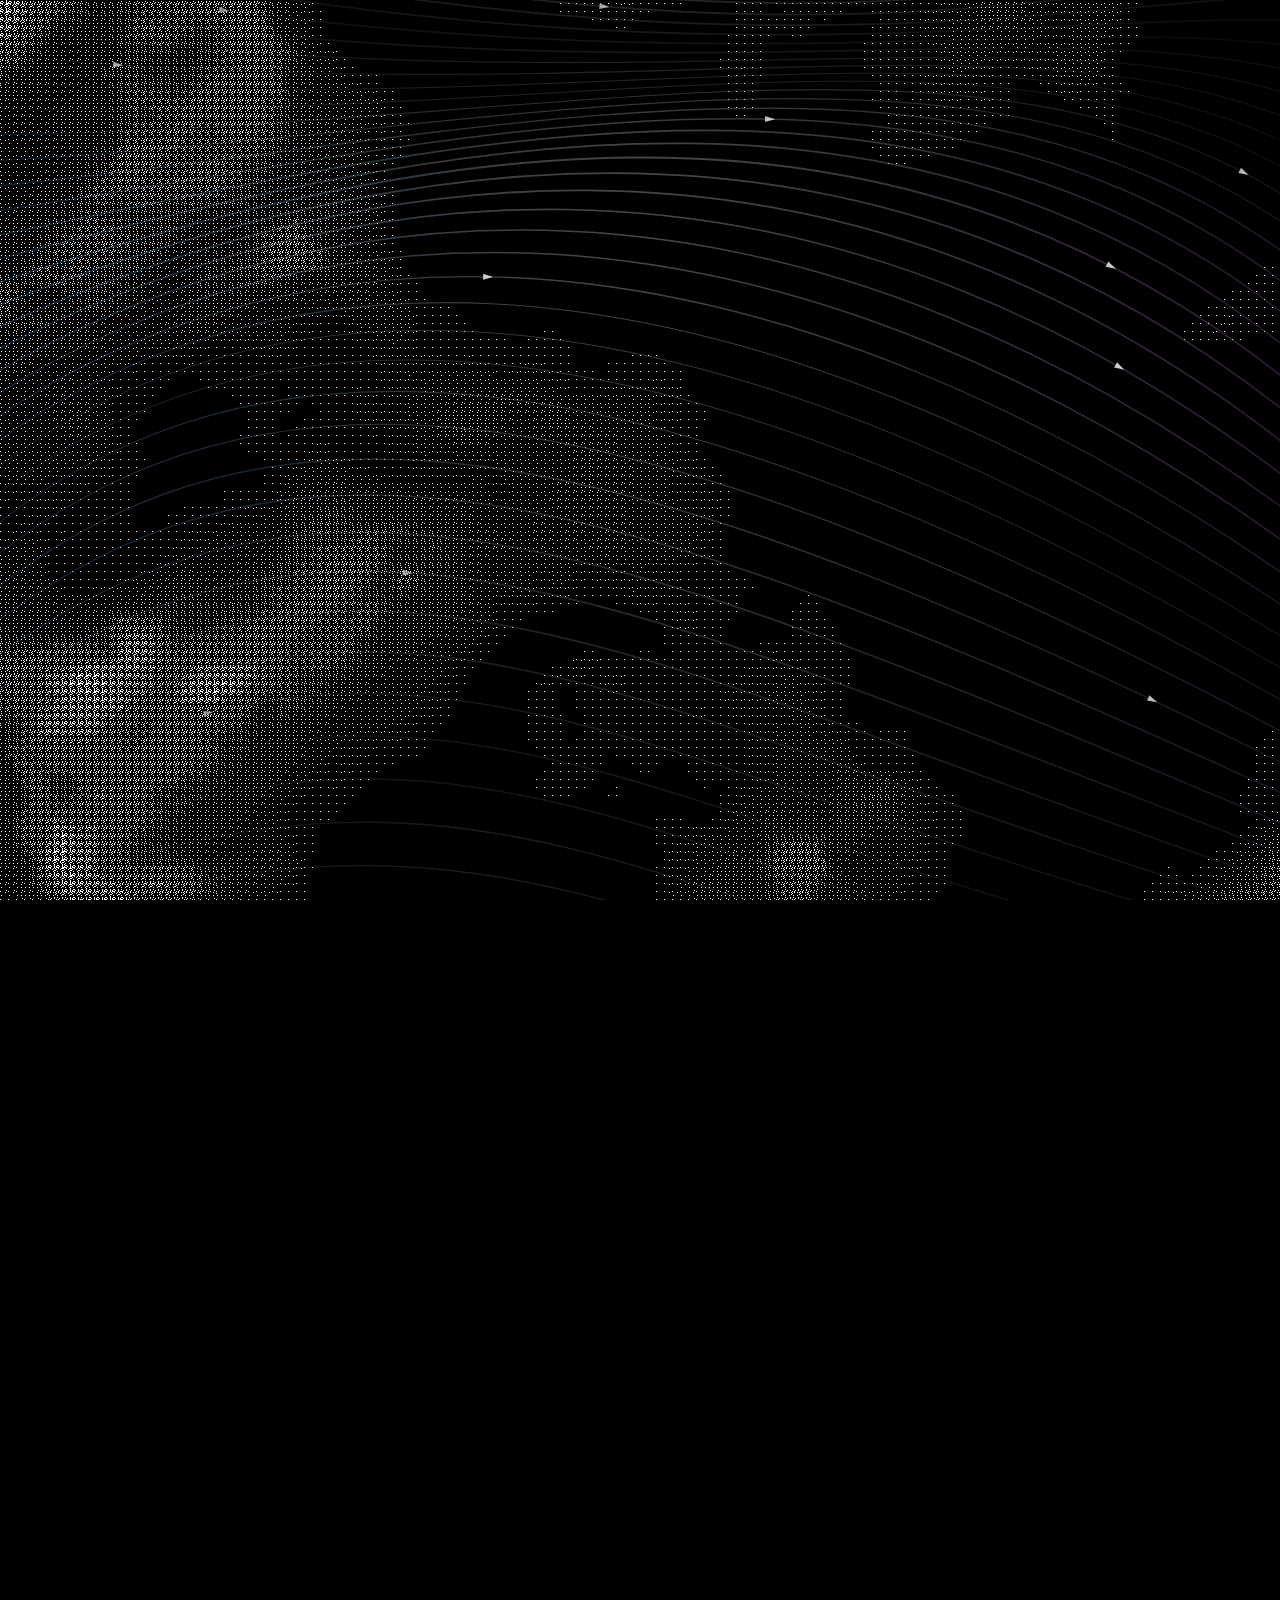
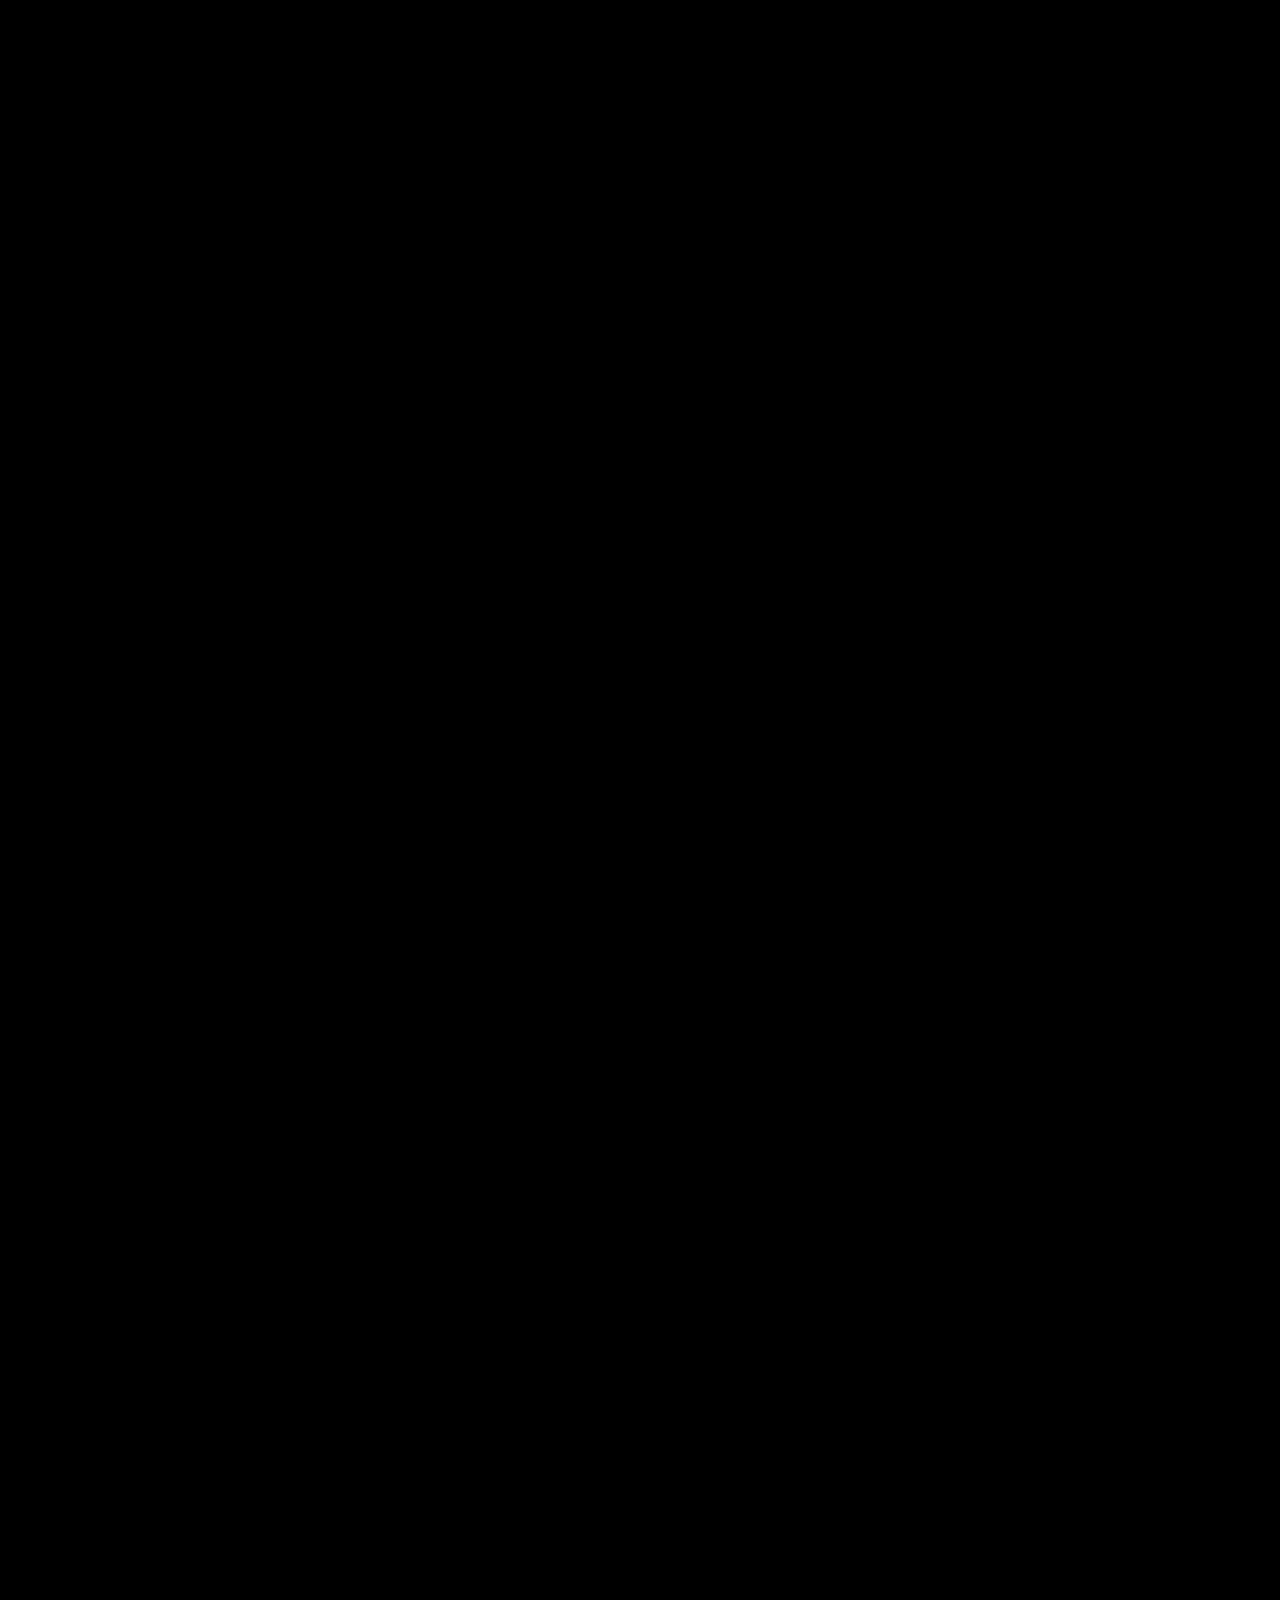
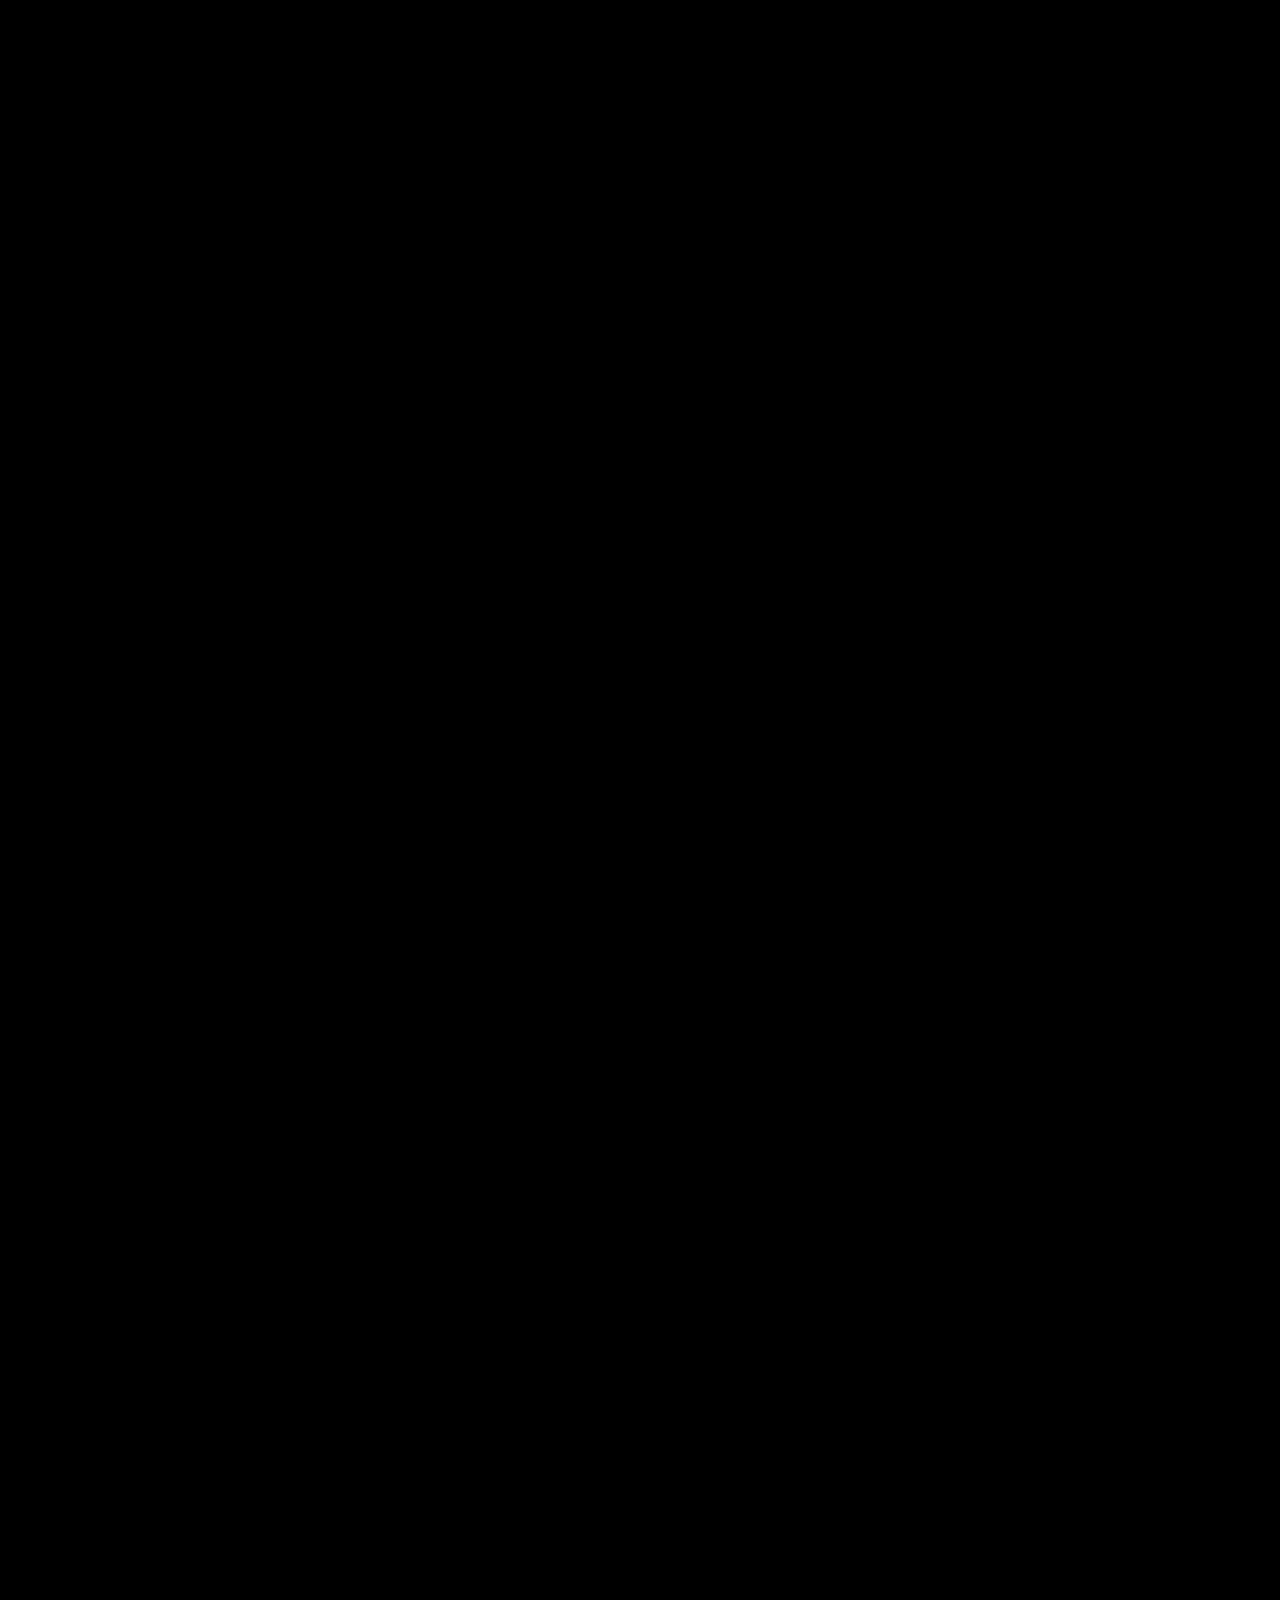
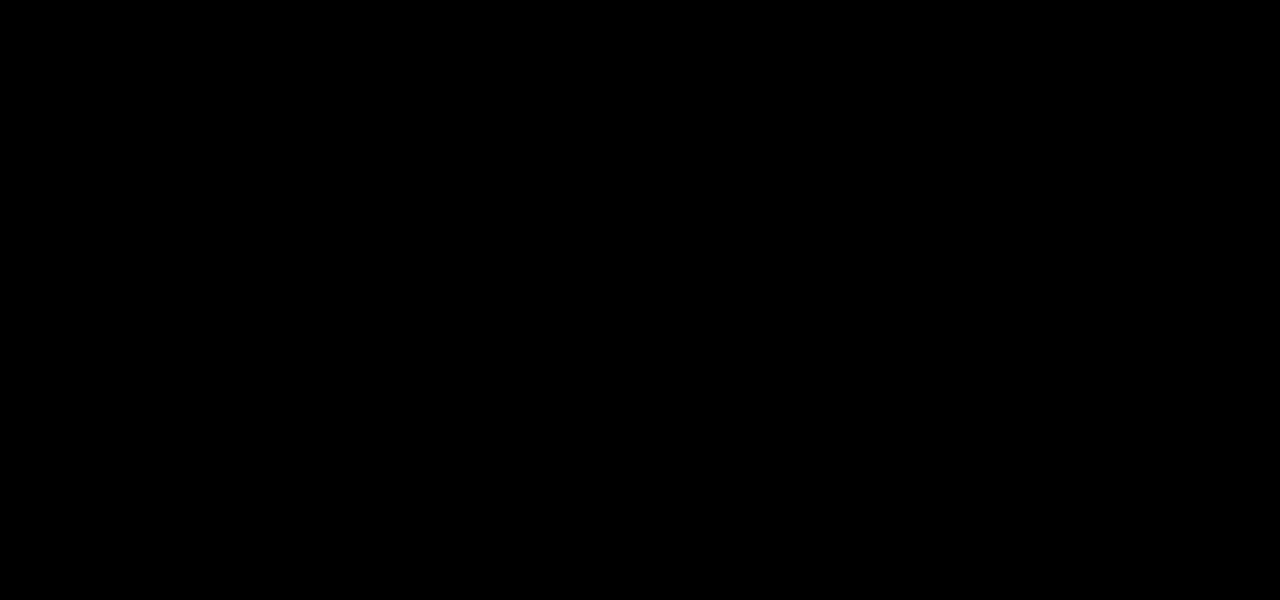
==== test.html @ c06d595d "Feat : Commiting to base structure of the UI @main/test.html" ====
<!DOCTYPE html>
<html lang="en">
<head>
    <meta charset="UTF-8">
    <meta name="viewport" content="width=device-width, initial-scale=1.0">
    <title>QtorchX - QNaF Integrated Field</title>
    <style>
        body, html {
            margin: 0;
            padding: 0;
            overflow-x: hidden;
            background-color: #000;
        }

        /* The Background Smoke */
        #smoke-canvas {
            position: fixed;
            top: 0;
            left: 0;
            width: 100vw;
            height: 100vh;
            z-index: 0;
        }

        /* The Foreground Channels */
        /* The Foreground Channels */
        #field-canvas {
            position: fixed;
            top: 0;
            left: 0;
            width: 100vw;
            height: 100vh;
            z-index: 1;
            pointer-events: none;
            
            /* THIS IS THE MAGIC SAUCE */
            mix-blend-mode: difference; 
        }

        .scroll-space {
            position: relative;
            z-index: 2;
            height: 600vh; 
            pointer-events: none;
        }
    </style>
</head>
<body>

    <canvas id="smoke-canvas"></canvas>
    <canvas id="field-canvas"></canvas>
    <div class="scroll-space"></div>

    <script type="x-shader/x-fragment" id="fs">
        precision highp float;
        uniform float u_time;
        uniform vec2 u_resolution;

        float random (in vec2 _st) {
            return fract(sin(dot(_st.xy, vec2(12.9898,78.233))) * 43758.5453123);
        }

        float noise (in vec2 _st) {
            vec2 i = floor(_st);
            vec2 f = fract(_st);
            float a = random(i);
            float b = random(i + vec2(1.0, 0.0));
            float c = random(i + vec2(0.0, 1.0));
            float d = random(i + vec2(1.0, 1.0));
            vec2 u = f * f * (3.0 - 2.0 * f);
            return mix(a, b, u.x) + (c - a) * u.y * (1.0 - u.x) + (d - b) * u.x * u.y;
        }

        #define NUM_OCTAVES 5
        float fbm ( in vec2 _st ) {
            float v = 0.0;
            float a = 0.5;
            vec2 shift = vec2(100.0);
            mat2 rot = mat2(cos(0.5), sin(0.5), -sin(0.5), cos(0.5));
            for (int i = 0; i < NUM_OCTAVES; ++i) {
                v += a * noise(_st);
                _st = rot * _st * 2.0 + shift;
                a *= 0.5;
            }
            return v;
        }

        float dither8x8(vec2 uv, float brightness) {
            int x = int(mod(uv.x, 8.0));
            int y = int(mod(uv.y, 8.0));
            int index = x + y * 8;
            float limit = 0.0;

            if (x < 8) {
                if (index == 0) limit = 0.015625; if (index == 1) limit = 0.515625; if (index == 2) limit = 0.140625; if (index == 3) limit = 0.640625;
                // ... (simplified threshold for brevity, using a standard Bayer pattern)
                limit = fract(sin(dot(vec2(float(x), float(y)), vec2(12.9898, 78.233))) * 43758.5453);
            }
            return brightness > limit ? 1.0 : 0.0;
        }

        void main() {
            vec2 st = gl_FragCoord.xy / u_resolution.xy;
            st.x *= u_resolution.x / u_resolution.y;

            // Velocity Vector: Drift to Top-Right
            vec2 v = vec2(-0.15, -0.2) * u_time; 
            
            // Layered smoke coordinates
            vec2 p = st * 3.0 + v;
            
            // Create "Turbulence"
            float q = fbm(p + vec2(0.0));
            float r = fbm(p + 1.0 * q + vec2(1.7, 9.2) + 0.15 * u_time*0.5);
            float f = fbm(p + r);

            // Contrast & Intensity
            float smoke = smoothstep(0.41, 0.9, f);
            smoke = pow(smoke, 1.5) * 0.5; // Tweak for "puffy" density

            // Bayer-style pixelation
            float grain = dither8x8(gl_FragCoord.xy, smoke);
            gl_FragColor = vec4(vec3(grain), 1.0);
        }
    </script>

    <script>
        // --- SHARED STATE ---
        let currentScroll = 0;
        let targetScroll = 0;
        window.addEventListener('scroll', () => targetScroll = window.scrollY);

        // --- WEBGL SMOKE SETUP ---
        const sCanvas = document.getElementById('smoke-canvas');
        const gl = sCanvas.getContext('webgl');
        const vertSrc = `attribute vec2 position; void main() { gl_Position = vec4(position, 0.0, 1.0); }`;
        const fragSrc = document.getElementById('fs').text;
        const sProgram = gl.createProgram();
        const createS = (t, s) => { const sh = gl.createShader(t); gl.shaderSource(sh, s); gl.compileShader(sh); return sh; };
        gl.attachShader(sProgram, createS(gl.VERTEX_SHADER, vertSrc));
        gl.attachShader(sProgram, createS(gl.FRAGMENT_SHADER, fragSrc));
        gl.linkProgram(sProgram);
        gl.useProgram(sProgram);
        const sBuffer = gl.createBuffer();
        gl.bindBuffer(gl.ARRAY_BUFFER, sBuffer);
        gl.bufferData(gl.ARRAY_BUFFER, new Float32Array([-1,-1, 1,-1, -1,1, -1,1, 1,-1, 1,1]), gl.STATIC_DRAW);
        const sPos = gl.getAttribLocation(sProgram, "position");
        gl.enableVertexAttribArray(sPos);
        gl.vertexAttribPointer(sPos, 2, gl.FLOAT, false, 0, 0);
        const ut = gl.getUniformLocation(sProgram, "u_time");
        const ur = gl.getUniformLocation(sProgram, "u_resolution");

        // --- 2D BEZIER FIELD SETUP ---
        const fCanvas = document.getElementById('field-canvas');
        const ctx = fCanvas.getContext('2d');
        const numLines = 45;
        const arrowSeeds = Array.from({ length: numLines }, () => ({
            speed: 0.05 + Math.random() * 0.1,
            offset: Math.random() * 10,
            size: 3 + Math.random() * 3
        }));

        function resize() {
            const dpr = window.devicePixelRatio || 1;
            const w = window.innerWidth, h = window.innerHeight;
            sCanvas.width = fCanvas.width = w * dpr;
            sCanvas.height = fCanvas.height = h * dpr;
            ctx.scale(dpr, dpr);
        }
        window.addEventListener('resize', resize);
        resize();

        const getPt = (p0, p1, p2, p3, t) => {
            const iT = 1 - t;
            return Math.pow(iT, 3) * p0 + 3 * Math.pow(iT, 2) * t * p1 + 3 * iT * Math.pow(t, 2) * p2 + Math.pow(t, 3) * p3;
        };

        function mainLoop(t) {
            const w = window.innerWidth, h = window.innerHeight;
            currentScroll += (targetScroll - currentScroll) * 0.05;
            const time = currentScroll * 0.0015;

            // Render WebGL Smoke
            gl.viewport(0, 0, sCanvas.width, sCanvas.height);
            gl.uniform1f(ut, t * 0.001);
            gl.uniform2f(ur, sCanvas.width, sCanvas.height);
            gl.drawArrays(gl.TRIANGLES, 0, 6);

            // Render 2D Bezier Channels
            ctx.clearRect(0, 0, w, h);
            const gradient = ctx.createLinearGradient(0, 0, w, 0);
            gradient.addColorStop(0, '#3498db');
            gradient.addColorStop(0.5, '#ffffff');
            gradient.addColorStop(1, '#9b59b6');

            for (let i = 0; i < numLines; i++) {
                const yO = (i * (h * 1.5 / numLines)) - (h * 0.25);
                const cp1x = w * 0.35 + Math.sin(time * 0.8 + i * 0.15) * (w * 0.2);
                const cp1y = yO + Math.cos(time * 0.6 + i * 0.08) * 350;
                const cp2x = w * 0.65 + Math.cos(time * 0.9 - i * 0.12) * (w * 0.2);
                const cp2y = yO + Math.sin(time * 0.7 - i * 0.1) * 350;
                const eX = w + 100, eY = yO + Math.sin(time * 0.5 + i * 0.05) * 150;

                const alpha = 0.08 + Math.abs(Math.cos(time + i * 0.1)) * 0.2;
                ctx.beginPath();
                ctx.lineWidth = 0.8 + Math.abs(Math.sin(time + i * 0.2));
                ctx.globalAlpha = alpha;
                ctx.strokeStyle = gradient;
                ctx.moveTo(-100, yO);
                ctx.bezierCurveTo(cp1x, cp1y, cp2x, cp2y, eX, eY);
                ctx.stroke();

                if (i % 3 === 0) {
                    const seed = arrowSeeds[i];
                    const progress = (time * seed.speed + seed.offset) % 1;
                    const ax = getPt(-100, cp1x, cp2x, eX, progress);
                    const ay = getPt(yO, cp1y, cp2y, eY, progress);
                    const angle = Math.atan2(getPt(yO, cp1y, cp2y, eY, progress + 0.005) - ay, getPt(-100, cp1x, cp2x, eX, progress + 0.005) - ax);

                    ctx.save();
                    ctx.globalAlpha = alpha + 0.5;
                    ctx.translate(ax, ay); ctx.rotate(angle);
                    ctx.fillStyle = "#fff";
                    ctx.beginPath();
                    ctx.moveTo(5, 0); ctx.lineTo(-5, -3); ctx.lineTo(-5, 3);
                    ctx.fill();
                    ctx.restore();
                }
            }
            ctx.globalAlpha = 1;
            requestAnimationFrame(mainLoop);
        }
        mainLoop(0);
    </script>
</body>
</html>
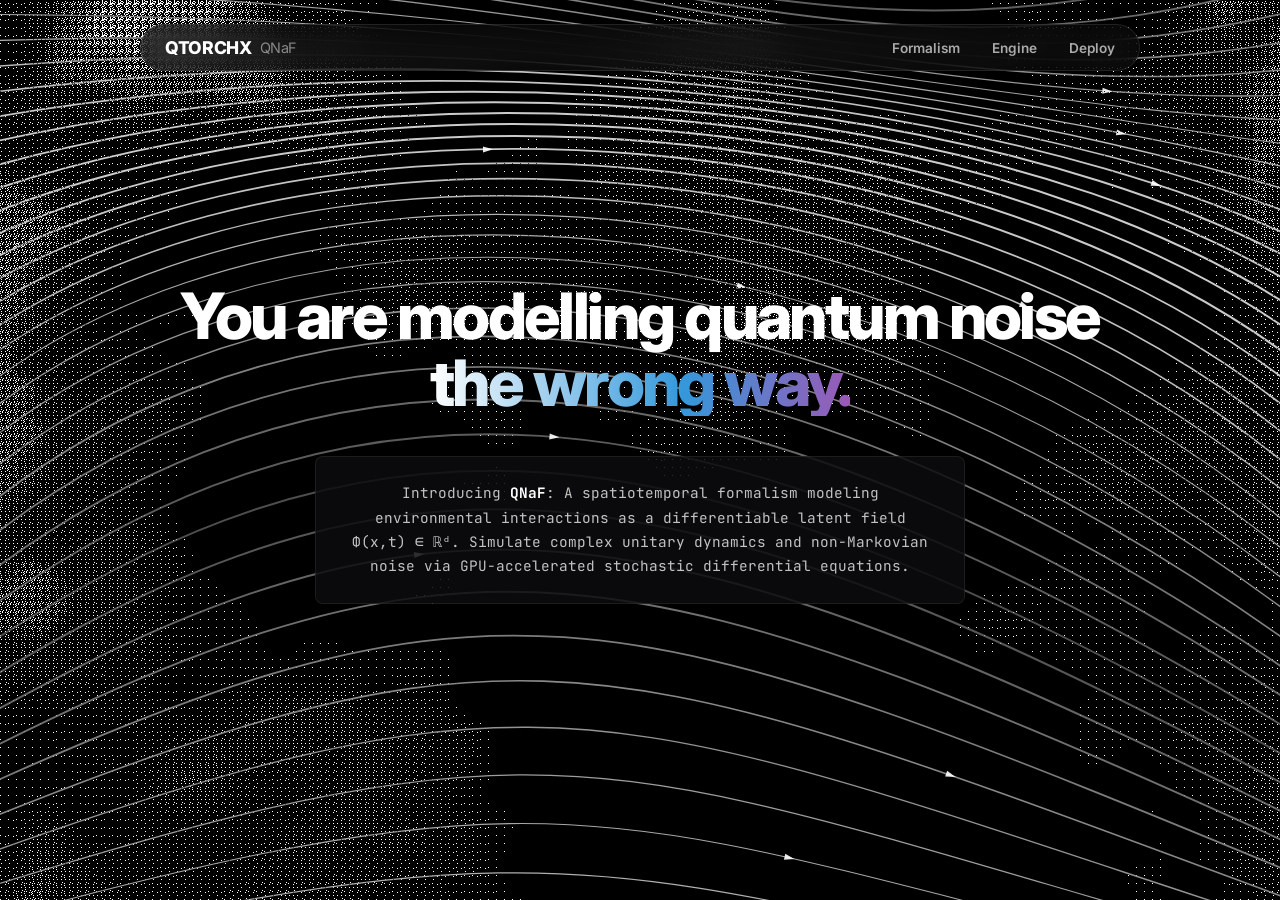
==== commit b5665928: "refactor: overhaul HTML structure and styling for QtorchX interface - Updated page title to "QtorchX" ====
--- a/test.html
+++ b/test.html
@@ -3,45 +3,332 @@
 <head>
     <meta charset="UTF-8">
     <meta name="viewport" content="width=device-width, initial-scale=1.0">
-    <title>QtorchX - QNaF Integrated Field</title>
+    <title>QtorchX - The QNaF Engine</title>
+    <link href="https://fonts.googleapis.com/css2?family=Inter:wght@400;600;800&family=JetBrains+Mono:wght@400;700&display=swap" rel="stylesheet">
+    
     <style>
+        *, *::before, *::after { box-sizing: border-box; }
+ 
         body, html {
-            margin: 0;
-            padding: 0;
-            overflow-x: hidden;
-            background-color: #000;
-        }
-
-        /* The Background Smoke */
+            margin: 0; padding: 0;
+            background: #000;
+            overflow: hidden;
+            font-family: 'Inter', sans-serif;
+            color: #fff;
+        }
+ 
         #smoke-canvas {
-            position: fixed;
-            top: 0;
-            left: 0;
+            position: fixed; top: 0; left: 0;
+            width: 100vw; height: 100vh;
+            z-index: 0; pointer-events: none;
+        }
+        #field-canvas {
+            position: fixed; top: 0; left: 0;
+            width: 100vw; height: 100vh;
+            z-index: 1; pointer-events: none;
+            mix-blend-mode: difference;
+        }
+ 
+        /* ── NAVBAR ── */
+        .nav-container {
+            position: fixed; top: 24px; left: 50%; transform: translateX(-50%);
+            z-index: 100; width: 90%; max-width: 1000px;
+            display: flex; justify-content: space-between; align-items: center;
+            background: rgba(10,10,12,0.6);
+            backdrop-filter: blur(12px); -webkit-backdrop-filter: blur(12px);
+            border: 1px solid rgba(255,255,255,0.1);
+            padding: 12px 24px; border-radius: 50px;
+        }
+        .brand { font-weight: 800; font-size: 1.1rem; letter-spacing: -0.02em; display: flex; align-items: center; gap: 8px; }
+        .brand span { font-weight: 400; color: #888; font-size: 0.9rem; }
+        .nav-links { display: flex; gap: 32px; }
+        .nav-links a { color: #aaa; text-decoration: none; font-size: 0.85rem; font-weight: 600; transition: color 0.2s; }
+        .nav-links a:hover { color: #fff; }
+ 
+        /* ── SNAP SCROLL ── */
+        .snap-container {
+            position: absolute; top: 0; left: 0;
+            width: 100vw; height: 100vh;
+            z-index: 10;
+            overflow-y: scroll; overflow-x: hidden;
+            scroll-snap-type: y mandatory;
+            scroll-behavior: smooth;
+        }
+ 
+        /* Each section is a hard viewport box — nothing escapes */
+        .section {
             width: 100vw;
             height: 100vh;
-            z-index: 0;
-        }
-
-        /* The Foreground Channels */
-        /* The Foreground Channels */
-        #field-canvas {
-            position: fixed;
-            top: 0;
-            left: 0;
-            width: 100vw;
-            height: 100vh;
-            z-index: 1;
-            pointer-events: none;
-            
-            /* THIS IS THE MAGIC SAUCE */
-            mix-blend-mode: difference; 
-        }
-
-        .scroll-space {
+            scroll-snap-align: start;
+            scroll-snap-stop: always;
+            display: flex;
+            flex-direction: column;
+            justify-content: center;
+            align-items: center;
             position: relative;
+            background: transparent;
+            overflow: hidden;
+        }
+ 
+        /* ── S1: HERO ── */
+        .hero-title {
+            font-size: clamp(2.5rem, 5vw, 5.5rem);
+            font-weight: 800; letter-spacing: -0.04em; line-height: 1.05;
+            text-align: center; margin: 0; z-index: 2;
+        }
+        .inverse-text { color: #fff; mix-blend-mode: difference; }
+        .gradient-text {
+            background: linear-gradient(90deg, #fff 0%, #3498db 60%, #9b59b6 100%);
+            -webkit-background-clip: text; -webkit-text-fill-color: transparent;
+            display: inline-block;
+        }
+        .hero-subtext {
+            font-family: 'JetBrains Mono', monospace;
+            color: rgba(255,255,255,0.75);
+            max-width: 650px; text-align: center; margin-top: 2.5rem;
+            font-size: 0.9rem; line-height: 1.7; z-index: 2;
+            background: rgba(12,12,15,0.85);
+            backdrop-filter: blur(8px); -webkit-backdrop-filter: blur(8px);
+            border: 1px solid rgba(255,255,255,0.08);
+            padding: 24px 32px; border-radius: 8px;
+        }
+        .hero-subtext strong { color: #fff; font-weight: 700; }
+ 
+        /* ══════════════════════════════════════════
+           S2 LAYOUT — the trick:
+ 
+           .s2-inner fills the entire section height.
+           padding-top clears the navbar.
+           .arena uses flex:1 + min-height:0 so it
+           absorbs all remaining space without ever
+           pushing past the section boundary.
+        ══════════════════════════════════════════ */
+ 
+        .s2-inner {
+            width: 100%;
+            height: 100%;              /* fill the section */
+            max-width: 1100px;
+            padding: 82px 32px 18px;  /* top = navbar(72px) + gap */
+ 
+            display: flex;
+            flex-direction: column;
+            align-items: center;
+            min-height: 0;             /* allow inner flex children to compress */
             z-index: 2;
-            height: 600vh; 
-            pointer-events: none;
+        }
+ 
+        /* Header text — fixed, never grows */
+        .s2-kicker {
+            font-family: 'JetBrains Mono', monospace;
+            font-size: 0.67rem; letter-spacing: 0.18em;
+            text-transform: uppercase; color: #444;
+            margin-bottom: 7px; text-align: center;
+            flex-shrink: 0;
+        }
+        .s2-title {
+            font-size: clamp(1.45rem, 2.5vw, 2.4rem);
+            font-weight: 800; letter-spacing: -0.04em; line-height: 1.0;
+            text-align: center; margin: 0 0 7px;
+            flex-shrink: 0;
+        }
+        .s2-title .dim   { color: #fff; }
+        .s2-title .accent {
+            background: linear-gradient(90deg, #e74c3c, #c0392b);
+            -webkit-background-clip: text; -webkit-text-fill-color: transparent;
+        }
+        .s2-sub {
+            font-family: 'JetBrains Mono', monospace;
+            font-size: 0.73rem; color: #555;
+            max-width: 500px; line-height: 1.6;
+            text-align: center; margin-bottom: 10px;
+            flex-shrink: 0;
+        }
+        .s2-sub strong { color: #888; }
+ 
+        .s2-divider {
+            width: 1px; height: 16px;
+            background: linear-gradient(to bottom, transparent, #2a2a2a, transparent);
+            margin-bottom: 10px;
+            flex-shrink: 0;
+        }
+ 
+        /* Arena absorbs all remaining vertical space */
+        .arena {
+            display: grid;
+            grid-template-columns: 1fr 42px 1fr;
+            width: 100%;
+            flex: 1;        /* grow to fill */
+            min-height: 0;  /* shrink below content if needed */
+            align-items: stretch;
+        }
+ 
+        /* Cards fill arena height, clip internally */
+        .card {
+            border-radius: 14px;
+            padding: 18px 22px 16px;
+            display: flex;
+            flex-direction: column;
+            position: relative;
+            overflow: hidden;
+            min-height: 0;
+            background: rgba(10,10,13,0.75);
+            transition: border-color 0.4s ease;
+        }
+        .card::before {
+            content: '';
+            position: absolute;
+            top: 0; left: 10%; right: 10%; height: 1px;
+        }
+        .card-legacy { border: 1px solid rgba(231,76,60,0.15); }
+        .card-legacy::before { background: linear-gradient(90deg,transparent,rgba(231,76,60,0.5),transparent); }
+        .card-legacy:hover { border-color: rgba(231,76,60,0.4); }
+        .card-qtorch { border: 1px solid rgba(52,152,219,0.15); }
+        .card-qtorch::before { background: linear-gradient(90deg,transparent,rgba(52,152,219,0.55),transparent); }
+        .card-qtorch:hover { border-color: rgba(52,152,219,0.45); }
+ 
+        .card-tag {
+            font-family: 'JetBrains Mono', monospace;
+            font-size: 0.62rem; letter-spacing: 0.14em;
+            text-transform: uppercase; margin-bottom: 5px;
+            flex-shrink: 0;
+        }
+        .tag-red  { color: #e74c3c; }
+        .tag-blue { color: #3498db; }
+ 
+        .card-title {
+            font-size: 1.2rem; font-weight: 700;
+            letter-spacing: -0.03em; line-height: 1.1;
+            margin-bottom: 8px;
+            flex-shrink: 0;
+        }
+        .title-red {
+            background: linear-gradient(110deg, #fff 0%, #e74c3c 55%, #90160a 100%);
+            -webkit-background-clip: text; -webkit-text-fill-color: transparent; display: block;
+        }
+        .title-blue {
+            background: linear-gradient(110deg, #fff 0%, #3498db 55%, #9b59b6 100%);
+            -webkit-background-clip: text; -webkit-text-fill-color: transparent; display: block;
+        }
+ 
+        /* Description: grows to push vis to bottom, clips rather than overflows card */
+        .card-desc {
+            font-size: 0.79rem; color: #666; line-height: 1.65;
+            margin-bottom: 12px;
+            flex: 1;
+            min-height: 0;
+            overflow: hidden;
+        }
+        .card-desc strong { color: #999; font-weight: 600; }
+ 
+        /* Vis stage: always 108px, never grows */
+        .vis-stage {
+            position: relative;
+            width: 100%; height: 108px;
+            background: #050507;
+            border: 1px solid rgba(255,255,255,0.06);
+            border-radius: 8px;
+            overflow: hidden;
+            flex-shrink: 0;
+        }
+ 
+        /* Gate viz */
+        .gate-track {
+            position: absolute; top: 50%; left: 0; right: 0;
+            height: 1px; background: rgba(255,255,255,0.1);
+            transform: translateY(-50%);
+        }
+        .gate-row { position: absolute; inset: 0; display: flex; align-items: center; }
+        .gate-group {
+            flex: 1; display: flex; align-items: center;
+            justify-content: center; position: relative; height: 100%;
+        }
+        .gate-sq {
+            width: 16px; height: 16px;
+            border: 1px solid rgba(255,255,255,0.15); border-radius: 3px;
+            position: absolute; top: 50%; transform: translateY(-50%);
+            display: flex; align-items: center; justify-content: center;
+        }
+        .gate-sq span {
+            font-family: 'JetBrains Mono', monospace;
+            font-size: 7px; color: rgba(255,255,255,0.3);
+        }
+        .noise-spike {
+            position: absolute; width: 2px; border-radius: 1px;
+            background: #e74c3c; top: 50%; left: 50%;
+            transform: translateX(-50%) translateY(-50%);
+            opacity: 0; height: 0;
+        }
+        .error-burst {
+            position: absolute; width: 32px; height: 32px;
+            border-radius: 50%; border: 1px solid rgba(231,76,60,0.65);
+            top: 50%; left: 50%;
+            transform: translate(-50%,-50%) scale(0); opacity: 0;
+        }
+        .vis-label {
+            position: absolute; bottom: 7px; right: 9px;
+            font-family: 'JetBrains Mono', monospace;
+            font-size: 0.6rem; letter-spacing: 0.08em;
+        }
+        .vis-label-red  { color: rgba(231,76,60,0.4); }
+        .vis-label-blue { color: rgba(52,152,219,0.45); }
+        #phi-canvas { position: absolute; inset: 0; width: 100%; height: 100%; }
+ 
+        /* VS column */
+        .vs-col {
+            display: flex; flex-direction: column;
+            align-items: center; justify-content: center;
+            gap: 12px; padding: 0 4px;
+        }
+        .vs-line {
+            width: 1px; flex: 1;
+            background: linear-gradient(to bottom,transparent,#222 30%,#222 70%,transparent);
+        }
+        .vs-badge {
+            font-family: 'JetBrains Mono', monospace;
+            font-size: 0.58rem; color: #323232; letter-spacing: 0.1em;
+            writing-mode: vertical-lr; transform: rotate(180deg);
+        }
+ 
+        /* Stat row — fixed, shrinks nothing above it */
+        .stat-row {
+            display: grid; grid-template-columns: repeat(3,1fr);
+            gap: 9px; width: 100%; margin-top: 9px;
+            flex-shrink: 0;
+        }
+        .stat-card {
+            background: rgba(10,10,13,0.55);
+            border: 1px solid rgba(255,255,255,0.05);
+            border-radius: 10px; padding: 11px 14px;
+            display: flex; flex-direction: column; gap: 3px;
+            transition: border-color 0.3s;
+        }
+        .stat-card:hover { border-color: rgba(255,255,255,0.1); }
+        .stat-label {
+            font-family: 'JetBrains Mono', monospace;
+            font-size: 0.58rem; letter-spacing: 0.1em;
+            color: #363636; text-transform: uppercase;
+        }
+        .stat-value {
+            font-size: 0.95rem; font-weight: 800; letter-spacing: -0.03em;
+            background: linear-gradient(90deg,#fff 0%,#3498db 100%);
+            -webkit-background-clip: text; -webkit-text-fill-color: transparent;
+        }
+        .stat-note { font-size: 0.68rem; color: #424242; line-height: 1.45; }
+ 
+        /* Keyframes */
+        @keyframes spikeAnim {
+            0%   { opacity:0; height:0; }
+            10%  { opacity:1; height:34px; }
+            35%  { opacity:.8; height:26px; }
+            55%  { opacity:1; height:38px; }
+            70%  { opacity:0; height:0; }
+            100% { opacity:0; }
+        }
+        @keyframes burstAnim {
+            0%   { opacity:0; transform:translate(-50%,-50%) scale(0); }
+            20%  { opacity:.85; transform:translate(-50%,-50%) scale(1); }
+            70%  { opacity:0; transform:translate(-50%,-50%) scale(2.2); }
+            100% { opacity:0; transform:translate(-50%,-50%) scale(2.2); }
         }
     </style>
 </head>
@@ -49,115 +336,181 @@
 
     <canvas id="smoke-canvas"></canvas>
     <canvas id="field-canvas"></canvas>
-    <div class="scroll-space"></div>
-
+
+    <div class="nav-container">
+        <div class="brand">QTORCHX <span>QNaF</span></div>
+        <div class="nav-links">
+            <a href="#formalism">Formalism</a>
+            <a href="#engine">Engine</a>
+            <a href="#deploy">Deploy</a>
+        </div>
+    </div>
+
+    <div class="snap-container" id="scroll-container">
+        
+        <!-- ══ SECTION 1: HERO ══ -->
+        <section class="section" id="hero">
+            <h1 class="hero-title">
+                <span class="inverse-text">You are modelling quantum noise</span><br>
+                <span class="gradient-text">the wrong way.</span>
+            </h1>
+            <p class="hero-subtext">
+                Introducing <strong>QNaF</strong>: A spatiotemporal formalism modeling environmental interactions as a differentiable latent field Φ(x,t) ∈ ℝᵈ. Simulate complex unitary dynamics and non-Markovian noise via GPU-accelerated stochastic differential equations.
+            </p>
+        </section>
+
+        <!-- ══ SECTION 2: REIMAGINED ══ -->
+        <section class="section" id="formalism">
+            <div class="s2-inner">
+
+                <p class="s2-kicker">The Noise Problem / Section 02</p>
+                <h2 class="s2-title">
+                    <span class="dim">The limits of</span>
+                    <span class="accent"> Discrete Injection.</span>
+                </h2>
+                <p class="s2-sub">
+                    Standard engines treat decoherence as isolated gate errors.<br>
+                    Real hardware experiences <strong>continuous, spatially-correlated noise</strong>.
+                </p>
+
+                <div class="s2-divider"></div>
+
+                <div class="arena">
+
+                    <!-- LEFT: Legacy -->
+                    <div class="card card-legacy">
+                        <p class="card-tag tag-red">Standard Model — IBM / Cirq</p>
+                        <h3 class="card-title title-red">Markovian<br>Overlays</h3>
+                        <p class="card-desc">
+                            Noise is injected as <strong>discrete Gaussian depolarizing channels</strong> after gate execution.
+                            Qubits are assumed independent — real spatial crosstalk and memory effects go unmodeled.
+                            Each error event is a random, atomistic jolt, disconnected from its neighbors.
+                        </p>
+                        <div class="vis-stage" id="vis-legacy">
+                            <div class="gate-track"></div>
+                            <div class="gate-row" id="gate-row"></div>
+                            <p class="vis-label vis-label-red">P(ε) ~ 𝒩(0, σ²)</p>
+                        </div>
+                    </div>
+
+                    <!-- CENTER: VS -->
+                    <div class="vs-col">
+                        <div class="vs-line"></div>
+                        <span class="vs-badge">VS</span>
+                        <div class="vs-line"></div>
+                    </div>
+
+                    <!-- RIGHT: QtorchX -->
+                    <div class="card card-qtorch">
+                        <p class="card-tag tag-blue">QtorchX Formalism — QNaF</p>
+                        <h3 class="card-title"><span class="title-blue">Spatiotemporal<br>Φ-Fields</span></h3>
+                        <p class="card-desc">
+                            QNaF maps the circuit into a <strong>continuous differentiable latent field Φ(x,t)</strong>.
+                            Noise propagates fluidly across the tensor network via GPU-accelerated SDEs, naturally
+                            modeling non-Markovian memory and spatially correlated cross-qubit errors.
+                        </p>
+                        <div class="vis-stage" id="vis-qtorch">
+                            <canvas id="phi-canvas"></canvas>
+                            <p class="vis-label vis-label-blue">Φ(x,t) ∈ ℝᵈ — SDE</p>
+                        </div>
+                    </div>
+
+                </div><!-- /arena -->
+
+                <!-- Stat row -->
+                <div class="stat-row">
+                    <div class="stat-card">
+                        <p class="stat-label">Noise Correlation</p>
+                        <p class="stat-value">Spatial</p>
+                        <p class="stat-note">Cross-qubit interactions propagate via field topology, not Lindblad operators.</p>
+                    </div>
+                    <div class="stat-card">
+                        <p class="stat-label">Memory Horizon</p>
+                        <p class="stat-value">Non-Markovian</p>
+                        <p class="stat-note">Historical bath states influence future evolution — no memoryless assumption.</p>
+                    </div>
+                    <div class="stat-card">
+                        <p class="stat-label">Differentiability</p>
+                        <p class="stat-value">End-to-End</p>
+                        <p class="stat-note">Φ-field is fully differentiable — gradients flow through noise during training.</p>
+                    </div>
+                </div>
+
+            </div>
+        </section>
+
+        <!-- ══ SECTIONS 3 & 4 ══ -->
+        <section class="section" id="engine"><h2 class="inverse-text">Section 3: The Engine</h2></section>
+        <section class="section" id="deploy"><h2 class="inverse-text">Section 4: Deploy</h2></section>
+
+    </div><!-- /snap-container -->
+
+
+    <!-- WebGL shader source -->
     <script type="x-shader/x-fragment" id="fs">
         precision highp float;
         uniform float u_time;
         uniform vec2 u_resolution;
-
-        float random (in vec2 _st) {
-            return fract(sin(dot(_st.xy, vec2(12.9898,78.233))) * 43758.5453123);
-        }
-
+        float random (in vec2 _st) { return fract(sin(dot(_st.xy, vec2(12.9898,78.233))) * 43758.5453123); }
         float noise (in vec2 _st) {
-            vec2 i = floor(_st);
-            vec2 f = fract(_st);
-            float a = random(i);
-            float b = random(i + vec2(1.0, 0.0));
-            float c = random(i + vec2(0.0, 1.0));
-            float d = random(i + vec2(1.0, 1.0));
+            vec2 i = floor(_st); vec2 f = fract(_st);
+            float a = random(i); float b = random(i + vec2(1.0, 0.0));
+            float c = random(i + vec2(0.0, 1.0)); float d = random(i + vec2(1.0, 1.0));
             vec2 u = f * f * (3.0 - 2.0 * f);
             return mix(a, b, u.x) + (c - a) * u.y * (1.0 - u.x) + (d - b) * u.x * u.y;
         }
-
         #define NUM_OCTAVES 5
         float fbm ( in vec2 _st ) {
-            float v = 0.0;
-            float a = 0.5;
-            vec2 shift = vec2(100.0);
+            float v = 0.0; float a = 0.5; vec2 shift = vec2(100.0);
             mat2 rot = mat2(cos(0.5), sin(0.5), -sin(0.5), cos(0.5));
-            for (int i = 0; i < NUM_OCTAVES; ++i) {
-                v += a * noise(_st);
-                _st = rot * _st * 2.0 + shift;
-                a *= 0.5;
-            }
+            for (int i = 0; i < NUM_OCTAVES; ++i) { v += a * noise(_st); _st = rot * _st * 2.0 + shift; a *= 0.5; }
             return v;
         }
-
         float dither8x8(vec2 uv, float brightness) {
-            int x = int(mod(uv.x, 8.0));
-            int y = int(mod(uv.y, 8.0));
-            int index = x + y * 8;
-            float limit = 0.0;
-
-            if (x < 8) {
-                if (index == 0) limit = 0.015625; if (index == 1) limit = 0.515625; if (index == 2) limit = 0.140625; if (index == 3) limit = 0.640625;
-                // ... (simplified threshold for brevity, using a standard Bayer pattern)
-                limit = fract(sin(dot(vec2(float(x), float(y)), vec2(12.9898, 78.233))) * 43758.5453);
-            }
+            int x = int(mod(uv.x, 8.0)); int y = int(mod(uv.y, 8.0));
+            float limit = fract(sin(dot(vec2(float(x), float(y)), vec2(12.9898, 78.233))) * 43758.5453);
             return brightness > limit ? 1.0 : 0.0;
         }
-
         void main() {
-            vec2 st = gl_FragCoord.xy / u_resolution.xy;
-            st.x *= u_resolution.x / u_resolution.y;
-
-            // Velocity Vector: Drift to Top-Right
-            vec2 v = vec2(-0.15, -0.2) * u_time; 
-            
-            // Layered smoke coordinates
-            vec2 p = st * 3.0 + v;
-            
-            // Create "Turbulence"
+            vec2 st = gl_FragCoord.xy / u_resolution.xy; st.x *= u_resolution.x / u_resolution.y;
+            vec2 v = vec2(-0.15, -0.2) * u_time; vec2 p = st * 3.0 + v;
             float q = fbm(p + vec2(0.0));
-            float r = fbm(p + 1.0 * q + vec2(1.7, 9.2) + 0.15 * u_time*0.5);
+            float r = fbm(p + 1.0 * q + vec2(1.7, 9.2) + 0.15 * u_time * 0.5);
             float f = fbm(p + r);
-
-            // Contrast & Intensity
-            float smoke = smoothstep(0.41, 0.9, f);
-            smoke = pow(smoke, 1.5) * 0.5; // Tweak for "puffy" density
-
-            // Bayer-style pixelation
+            float smoke = smoothstep(0.3867, 0.9, f); smoke = pow(smoke, 1.5) * 0.5;
             float grain = dither8x8(gl_FragCoord.xy, smoke);
             gl_FragColor = vec4(vec3(grain), 1.0);
         }
     </script>
 
     <script>
-        // --- SHARED STATE ---
-        let currentScroll = 0;
-        let targetScroll = 0;
-        window.addEventListener('scroll', () => targetScroll = window.scrollY);
-
-        // --- WEBGL SMOKE SETUP ---
+        /* ─── SCROLL STATE ─── */
+        const scrollContainer = document.getElementById('scroll-container');
+        let currentScroll = 0, targetScroll = 0;
+        scrollContainer.addEventListener('scroll', () => targetScroll = scrollContainer.scrollTop);
+
+        /* ─── WEBGL SMOKE ─── */
         const sCanvas = document.getElementById('smoke-canvas');
         const gl = sCanvas.getContext('webgl');
         const vertSrc = `attribute vec2 position; void main() { gl_Position = vec4(position, 0.0, 1.0); }`;
         const fragSrc = document.getElementById('fs').text;
-        const sProgram = gl.createProgram();
+        const program = gl.createProgram();
         const createS = (t, s) => { const sh = gl.createShader(t); gl.shaderSource(sh, s); gl.compileShader(sh); return sh; };
-        gl.attachShader(sProgram, createS(gl.VERTEX_SHADER, vertSrc));
-        gl.attachShader(sProgram, createS(gl.FRAGMENT_SHADER, fragSrc));
-        gl.linkProgram(sProgram);
-        gl.useProgram(sProgram);
-        const sBuffer = gl.createBuffer();
-        gl.bindBuffer(gl.ARRAY_BUFFER, sBuffer);
-        gl.bufferData(gl.ARRAY_BUFFER, new Float32Array([-1,-1, 1,-1, -1,1, -1,1, 1,-1, 1,1]), gl.STATIC_DRAW);
-        const sPos = gl.getAttribLocation(sProgram, "position");
-        gl.enableVertexAttribArray(sPos);
-        gl.vertexAttribPointer(sPos, 2, gl.FLOAT, false, 0, 0);
-        const ut = gl.getUniformLocation(sProgram, "u_time");
-        const ur = gl.getUniformLocation(sProgram, "u_resolution");
-
-        // --- 2D BEZIER FIELD SETUP ---
+        gl.attachShader(program, createS(gl.VERTEX_SHADER, vertSrc));
+        gl.attachShader(program, createS(gl.FRAGMENT_SHADER, fragSrc));
+        gl.linkProgram(program); gl.useProgram(program);
+        const buffer = gl.createBuffer(); gl.bindBuffer(gl.ARRAY_BUFFER, buffer);
+        gl.bufferData(gl.ARRAY_BUFFER, new Float32Array([-1,-1,1,-1,-1,1,-1,1,1,-1,1,1]), gl.STATIC_DRAW);
+        const pos = gl.getAttribLocation(program, "position"); gl.enableVertexAttribArray(pos);
+        gl.vertexAttribPointer(pos, 2, gl.FLOAT, false, 0, 0);
+        const ut = gl.getUniformLocation(program, "u_time"), ur = gl.getUniformLocation(program, "u_resolution");
+
+        /* ─── BEZIER FIELD CANVAS ─── */
         const fCanvas = document.getElementById('field-canvas');
         const ctx = fCanvas.getContext('2d');
         const numLines = 45;
         const arrowSeeds = Array.from({ length: numLines }, () => ({
-            speed: 0.05 + Math.random() * 0.1,
-            offset: Math.random() * 10,
-            size: 3 + Math.random() * 3
+            speed: 0.05 + Math.random() * 0.1, offset: Math.random() * 10, size: 3 + Math.random() * 3
         }));
 
         function resize() {
@@ -167,32 +520,141 @@
             sCanvas.height = fCanvas.height = h * dpr;
             ctx.scale(dpr, dpr);
         }
-        window.addEventListener('resize', resize);
+        window.addEventListener('resize', () => { resize(); resizePhi(); });
         resize();
 
         const getPt = (p0, p1, p2, p3, t) => {
             const iT = 1 - t;
-            return Math.pow(iT, 3) * p0 + 3 * Math.pow(iT, 2) * t * p1 + 3 * iT * Math.pow(t, 2) * p2 + Math.pow(t, 3) * p3;
+            return Math.pow(iT,3)*p0 + 3*Math.pow(iT,2)*t*p1 + 3*iT*Math.pow(t,2)*p2 + Math.pow(t,3)*p3;
         };
 
-        function mainLoop(t) {
+        /* ─── LEGACY VISUALIZER ─── */
+        const gateLabels = ['H','CX','T','RZ','S','CX','H'];
+        const gateRow = document.getElementById('gate-row');
+        const gateGroups = [];
+
+        gateLabels.forEach(lbl => {
+            const g = document.createElement('div');
+            g.className = 'gate-group';
+            const sq = document.createElement('div');
+            sq.className = 'gate-sq';
+            const sp = document.createElement('span');
+            sp.textContent = lbl;
+            sq.appendChild(sp);
+            const spike = document.createElement('div');
+            spike.className = 'noise-spike';
+            const burst = document.createElement('div');
+            burst.className = 'error-burst';
+            g.appendChild(sq);
+            g.appendChild(spike);
+            g.appendChild(burst);
+            gateRow.appendChild(g);
+            gateGroups.push({ spike, burst });
+        });
+
+        function fireNoiseBurst() {
+            const idx = Math.floor(Math.random() * gateGroups.length);
+            const { spike, burst } = gateGroups[idx];
+            const isUp = Math.random() > 0.5;
+            spike.style.top    = isUp ? 'auto' : '50%';
+            spike.style.bottom = isUp ? '50%'  : 'auto';
+            spike.style.animation = 'none';
+            burst.style.animation  = 'none';
+            spike.style.opacity = '0';
+            burst.style.opacity = '0';
+            void spike.offsetWidth;
+            void burst.offsetWidth;
+            const dur = 0.55 + Math.random() * 0.4;
+            spike.style.animation = `spikeAnim ${dur}s ease-out forwards`;
+            burst.style.animation = `burstAnim ${dur}s ease-out forwards`;
+            setTimeout(fireNoiseBurst, 280 + Math.random() * 680);
+        }
+        fireNoiseBurst();
+
+        /* ─── PHI-FIELD VISUALIZER — dot lattice ─── */
+        const phiCanvas = document.getElementById('phi-canvas');
+        const pCtx = phiCanvas.getContext('2d');
+        let phiW, phiH;
+
+        function resizePhi() {
+            const stage = document.getElementById('vis-qtorch');
+            if (!stage) return;
+            phiW = stage.clientWidth;
+            phiH = stage.clientHeight;
+            phiCanvas.width  = phiW;
+            phiCanvas.height = phiH;
+        }
+        resizePhi();
+
+        // smooth superposed trig field — same logic, keeps it coherent
+        function phiAt(x, y, t) {
+            return (
+                Math.sin(x * 0.045 + t * 0.55) * Math.cos(y * 0.06 - t * 0.4) * 0.4 +
+                Math.sin(x * 0.028 - t * 0.35 + 1.4) * Math.cos(y * 0.032 + t * 0.5) * 0.35 +
+                Math.sin((x + y) * 0.022 + t * 0.45) * 0.15 +
+                Math.cos(x * 0.018 + y * 0.04 - t * 0.28) * 0.1
+            ); // range ~[-1, 1]
+        }
+
+        function drawDotLattice(t) {
+            if (!phiW || !phiH) return;
+            pCtx.clearRect(0, 0, phiW, phiH);
+
+            const cols = 22;
+            const rows = 7;
+            const padX = 14, padY = 14;
+            const stepX = (phiW - padX * 2) / (cols - 1);
+            const stepY = (phiH - padY * 2) / (rows - 1);
+            const maxR  = 3.2;
+
+            for (let r = 0; r < rows; r++) {
+                for (let c = 0; c < cols; c++) {
+                    const cx = padX + c * stepX;
+                    const cy = padY + r * stepY;
+
+                    const v    = phiAt(c * 12, r * 12, t); // normalized coords
+                    const norm = (v + 1) / 2;              // 0 → 1
+
+                    const radius  = 0.4 + norm * maxR;
+                    const alpha   = 0.1 + norm * 0.75;
+
+                    // cool-to-warm: deep blue at low, periwinkle-white at high
+                    const red   = Math.round(20  + norm * 180);
+                    const green = Math.round(80  + norm * 90);
+                    const blue  = Math.round(210 + norm * 45);
+
+                    pCtx.beginPath();
+                    pCtx.arc(cx, cy, radius, 0, Math.PI * 2);
+                    pCtx.fillStyle = `rgba(${red},${green},${blue},${alpha})`;
+                    pCtx.fill();
+                }
+            }
+
+            // single faint scan-line creeping left→right
+            const scanX = ((t * 0.08) % 1) * phiW;
+            const scanGrad = pCtx.createLinearGradient(scanX - 24, 0, scanX + 24, 0);
+            scanGrad.addColorStop(0,   'rgba(52,152,219,0)');
+            scanGrad.addColorStop(0.5, 'rgba(52,152,219,0.06)');
+            scanGrad.addColorStop(1,   'rgba(52,152,219,0)');
+            pCtx.fillStyle = scanGrad;
+            pCtx.fillRect(scanX - 24, 0, 48, phiH);
+        }
+
+        /* ─── MAIN LOOP ─── */
+        function loop(t) {
             const w = window.innerWidth, h = window.innerHeight;
             currentScroll += (targetScroll - currentScroll) * 0.05;
-            const time = currentScroll * 0.0015;
-
-            // Render WebGL Smoke
+            const time = currentScroll * 0.0015 + (t * 0.0002);
+
+            // WebGL smoke
             gl.viewport(0, 0, sCanvas.width, sCanvas.height);
             gl.uniform1f(ut, t * 0.001);
             gl.uniform2f(ur, sCanvas.width, sCanvas.height);
             gl.drawArrays(gl.TRIANGLES, 0, 6);
 
-            // Render 2D Bezier Channels
+            // Bezier field
             ctx.clearRect(0, 0, w, h);
-            const gradient = ctx.createLinearGradient(0, 0, w, 0);
-            gradient.addColorStop(0, '#3498db');
-            gradient.addColorStop(0.5, '#ffffff');
-            gradient.addColorStop(1, '#9b59b6');
-
+            ctx.strokeStyle = '#ffffff';
             for (let i = 0; i < numLines; i++) {
                 const yO = (i * (h * 1.5 / numLines)) - (h * 0.25);
                 const cp1x = w * 0.35 + Math.sin(time * 0.8 + i * 0.15) * (w * 0.2);
@@ -200,37 +662,41 @@
                 const cp2x = w * 0.65 + Math.cos(time * 0.9 - i * 0.12) * (w * 0.2);
                 const cp2y = yO + Math.sin(time * 0.7 - i * 0.1) * 350;
                 const eX = w + 100, eY = yO + Math.sin(time * 0.5 + i * 0.05) * 150;
-
-                const alpha = 0.08 + Math.abs(Math.cos(time + i * 0.1)) * 0.2;
+                const alpha = 0.3 + Math.abs(Math.cos(time + i * 0.1)) * 0.5;
                 ctx.beginPath();
-                ctx.lineWidth = 0.8 + Math.abs(Math.sin(time + i * 0.2));
+                ctx.lineWidth = 1.0 + Math.abs(Math.sin(time + i * 0.2));
                 ctx.globalAlpha = alpha;
-                ctx.strokeStyle = gradient;
                 ctx.moveTo(-100, yO);
                 ctx.bezierCurveTo(cp1x, cp1y, cp2x, cp2y, eX, eY);
                 ctx.stroke();
-
                 if (i % 3 === 0) {
                     const seed = arrowSeeds[i];
                     const progress = (time * seed.speed + seed.offset) % 1;
                     const ax = getPt(-100, cp1x, cp2x, eX, progress);
                     const ay = getPt(yO, cp1y, cp2y, eY, progress);
-                    const angle = Math.atan2(getPt(yO, cp1y, cp2y, eY, progress + 0.005) - ay, getPt(-100, cp1x, cp2x, eX, progress + 0.005) - ax);
-
+                    const angle = Math.atan2(
+                        getPt(yO, cp1y, cp2y, eY, progress + 0.005) - ay,
+                        getPt(-100, cp1x, cp2x, eX, progress + 0.005) - ax
+                    );
                     ctx.save();
-                    ctx.globalAlpha = alpha + 0.5;
-                    ctx.translate(ax, ay); ctx.rotate(angle);
+                    ctx.globalAlpha = 0.9;
+                    ctx.translate(ax, ay);
+                    ctx.rotate(angle);
                     ctx.fillStyle = "#fff";
                     ctx.beginPath();
-                    ctx.moveTo(5, 0); ctx.lineTo(-5, -3); ctx.lineTo(-5, 3);
+                    ctx.moveTo(5,0); ctx.lineTo(-5,-3); ctx.lineTo(-5,3);
                     ctx.fill();
                     ctx.restore();
                 }
             }
             ctx.globalAlpha = 1;
-            requestAnimationFrame(mainLoop);
-        }
-        mainLoop(0);
+
+            // Phi lattice
+            drawDotLattice(t * 0.003);
+
+            requestAnimationFrame(loop);
+        }
+        loop(0);
     </script>
 </body>
 </html>
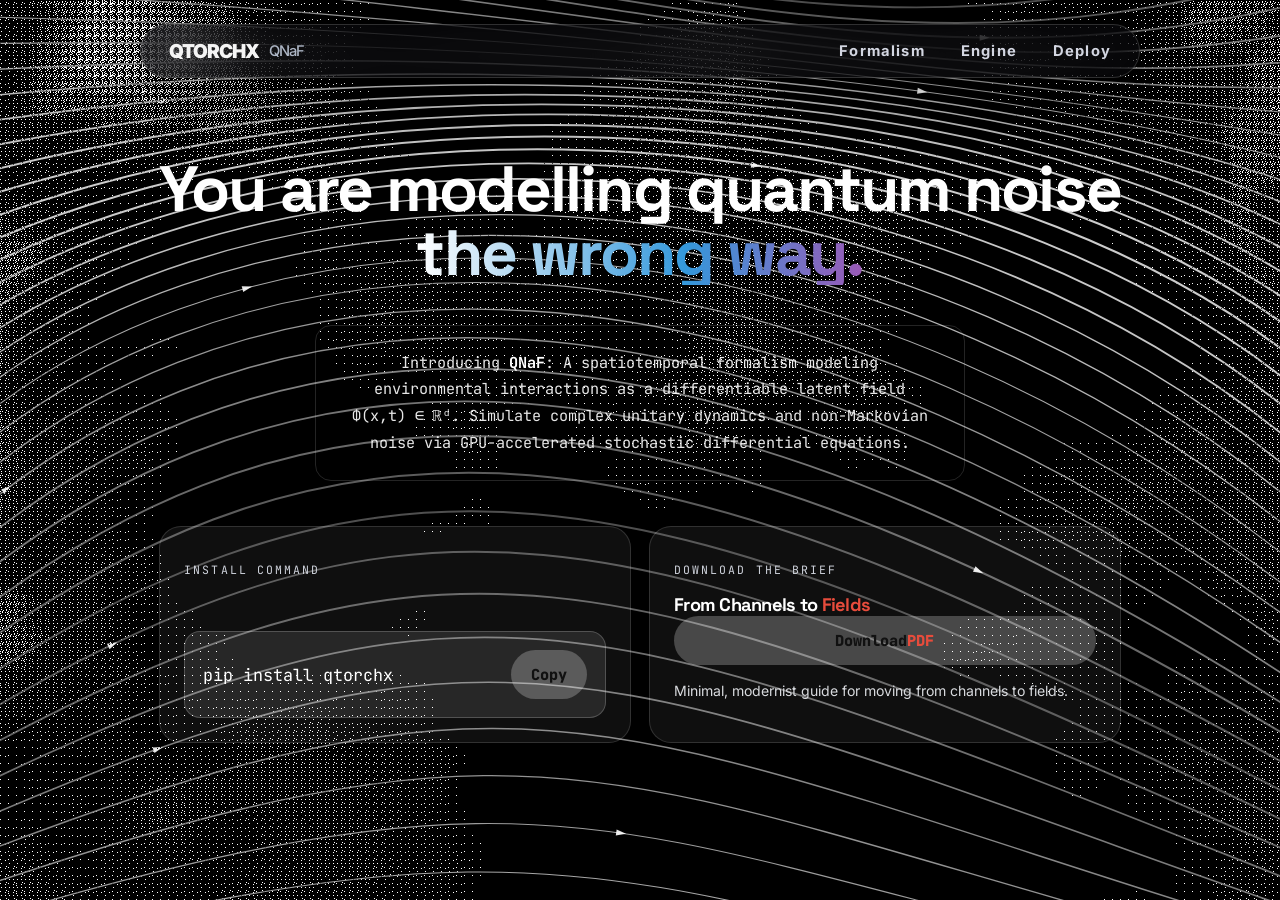
==== commit d460e307: "My changes" ====
--- a/test.html
+++ b/test.html
@@ -4,7 +4,7 @@
     <meta charset="UTF-8">
     <meta name="viewport" content="width=device-width, initial-scale=1.0">
     <title>QtorchX - The QNaF Engine</title>
-    <link href="https://fonts.googleapis.com/css2?family=Inter:wght@400;600;800&family=JetBrains+Mono:wght@400;700&display=swap" rel="stylesheet">
+    <link href="https://fonts.googleapis.com/css2?family=Inter:wght@400;600;800&family=JetBrains+Mono:wght@400;700&family=Space+Grotesk:wght@500;600;700;800&display=swap" rel="stylesheet">
     
     <style>
         *, *::before, *::after { box-sizing: border-box; }
@@ -34,15 +34,17 @@
             position: fixed; top: 24px; left: 50%; transform: translateX(-50%);
             z-index: 100; width: 90%; max-width: 1000px;
             display: flex; justify-content: space-between; align-items: center;
-            background: rgba(10,10,12,0.6);
-            backdrop-filter: blur(12px); -webkit-backdrop-filter: blur(12px);
-            border: 1px solid rgba(255,255,255,0.1);
-            padding: 12px 24px; border-radius: 50px;
-        }
-        .brand { font-weight: 800; font-size: 1.1rem; letter-spacing: -0.02em; display: flex; align-items: center; gap: 8px; }
-        .brand span { font-weight: 400; color: #888; font-size: 0.9rem; }
-        .nav-links { display: flex; gap: 32px; }
-        .nav-links a { color: #aaa; text-decoration: none; font-size: 0.85rem; font-weight: 600; transition: color 0.2s; }
+            background: rgba(8,8,12,0.45);
+            backdrop-filter: blur(24px); -webkit-backdrop-filter: blur(24px);
+            border: 1px solid rgba(255,255,255,0.16);
+            box-shadow: 0 28px 80px rgba(0,0,0,0.28);
+            padding: 14px 28px; border-radius: 56px;
+        }
+        .brand { font-weight: 900; font-size: 1.2rem; letter-spacing: -0.05em; display: flex; align-items: center; gap: 10px; color: #f4f4f4; }
+        .brand span { font-weight: 500; color: #adb6c5; font-size: 0.92rem; }
+        .nav-links { display: flex; gap: 36px; }
+        .nav-links a { color: #d3d6e1; text-decoration: none; font-size: 0.92rem; font-weight: 700; letter-spacing: 0.08em; transition: color 0.2s ease, transform 0.2s ease; }
+        .nav-links a:hover { color: #ffffff; transform: translateY(-1px); }
         .nav-links a:hover { color: #fff; }
  
         /* ── SNAP SCROLL ── */
@@ -72,9 +74,11 @@
  
         /* ── S1: HERO ── */
         .hero-title {
-            font-size: clamp(2.5rem, 5vw, 5.5rem);
-            font-weight: 800; letter-spacing: -0.04em; line-height: 1.05;
+            font-family: 'Space Grotesk', 'Inter', sans-serif;
+            font-size: clamp(2.8rem, 5vw, 6rem);
+            font-weight: 900; letter-spacing: -0.03em; line-height: 1.0;
             text-align: center; margin: 0; z-index: 2;
+            text-transform: none;
         }
         .inverse-text { color: #fff; mix-blend-mode: difference; }
         .gradient-text {
@@ -84,16 +88,117 @@
         }
         .hero-subtext {
             font-family: 'JetBrains Mono', monospace;
-            color: rgba(255,255,255,0.75);
-            max-width: 650px; text-align: center; margin-top: 2.5rem;
-            font-size: 0.9rem; line-height: 1.7; z-index: 2;
-            background: rgba(12,12,15,0.85);
-            backdrop-filter: blur(8px); -webkit-backdrop-filter: blur(8px);
-            border: 1px solid rgba(255,255,255,0.08);
-            padding: 24px 32px; border-radius: 8px;
+            color: rgba(255,255,255,0.9);
+            max-width: 650px; width: min(100%, 650px);
+            text-align: center; margin: 2.5rem auto 0;
+            font-size: 0.95rem; line-height: 1.75; z-index: 2;
+            background: transparent;
+            border: 1px solid rgba(255,255,255,0.14);
+            padding: 24px 32px; border-radius: 16px;
         }
         .hero-subtext strong { color: #fff; font-weight: 700; }
- 
+
+        .hero-inner {
+            width: 100%;
+            max-width: 1100px;
+            padding: 0 24px;
+            display: flex;
+            flex-direction: column;
+            gap: 32px;
+            align-items: center;
+            justify-content: center;
+        }
+        .hero-meta {
+            display: grid;
+            grid-template-columns: repeat(2, minmax(0, 1fr));
+            gap: 18px;
+            margin-top: 2.8rem;
+        }
+        .command-card,
+        .download-card {
+            background: rgba(255,255,255,0.06);
+            border: 1px solid rgba(255,255,255,0.14);
+            border-radius: 22px;
+            padding: 24px;
+            min-height: 170px;
+            display: flex;
+            flex-direction: column;
+            justify-content: space-between;
+            transition: transform 0.25s ease, border-color 0.25s ease, background 0.25s ease;
+        }
+        .command-card:hover,
+        .download-card:hover {
+            transform: translateY(-2px);
+            border-color: rgba(255,255,255,0.22);
+            background: rgba(255,255,255,0.09);
+        }
+        .card-label {
+            font-family: 'JetBrains Mono', monospace;
+            font-size: 0.72rem;
+            letter-spacing: 0.18em;
+            text-transform: uppercase;
+            color: #d0d4dd;
+            margin-bottom: 16px;
+        }
+        .command-row {
+            display: flex;
+            align-items: center;
+            justify-content: space-between;
+            gap: 12px;
+            background: rgba(255,255,255,0.1);
+            border: 1px solid rgba(255,255,255,0.2);
+            border-radius: 16px;
+            padding: 18px;
+        }
+        .command-row code {
+            font-family: 'JetBrains Mono', monospace;
+            font-size: 1.05rem;
+            color: #ffffff;
+            word-break: break-word;
+        }
+        .copy-btn,
+        .download-btn {
+            border: none;
+            background: rgba(255,255,255,0.24);
+            color: #111;
+            font-family: 'JetBrains Mono', monospace;
+            font-size: 0.95rem;
+            font-weight: 800;
+            padding: 14px 20px;
+            border-radius: 999px;
+            cursor: pointer;
+            transition: background 0.2s ease, transform 0.2s ease;
+            text-decoration: none;
+            display: inline-flex;
+            align-items: center;
+            justify-content: center;
+        }
+        .copy-btn:hover,
+        .download-btn:hover {
+            background: rgba(255,255,255,0.32);
+            transform: translateY(-1px);
+        }
+        .download-title {
+            font-family: 'Space Grotesk', 'Inter', sans-serif;
+            font-size: 1.14rem;
+            font-weight: 800;
+            letter-spacing: -0.04em;
+            color: #ffffff;
+            margin: 0;
+        }
+        .download-note {
+            color: #d8dade;
+            font-size: 0.88rem;
+            line-height: 1.75;
+            margin-top: 14px;
+        }
+        .highlight-red { color: #e74c3c; }
+        @media (max-width: 860px) {
+            .hero-meta { grid-template-columns: 1fr; }
+            .command-row { flex-direction: column; align-items: stretch; }
+            .copy-btn { width: 100%; }
+        }
+
         /* ══════════════════════════════════════════
            S2 LAYOUT — the trick:
  
@@ -155,7 +260,8 @@
         /* Arena absorbs all remaining vertical space */
         .arena {
             display: grid;
-            grid-template-columns: 1fr 42px 1fr;
+            grid-template-columns: 1.18fr 42px 1.18fr;
+            column-gap: 34px;
             width: 100%;
             flex: 1;        /* grow to fill */
             min-height: 0;  /* shrink below content if needed */
@@ -164,15 +270,16 @@
  
         /* Cards fill arena height, clip internally */
         .card {
-            border-radius: 14px;
-            padding: 18px 22px 16px;
+            height: 100%;
+            border-radius: 16px;
+            padding: 26px 28px 24px;
             display: flex;
             flex-direction: column;
             position: relative;
             overflow: hidden;
             min-height: 0;
-            background: rgba(10,10,13,0.75);
-            transition: border-color 0.4s ease;
+            background: rgba(12,12,16,0.82);
+            transition: border-color 0.4s ease, background-color 0.3s ease, transform 0.3s ease;
         }
         .card::before {
             content: '';
@@ -185,7 +292,21 @@
         .card-qtorch { border: 1px solid rgba(52,152,219,0.15); }
         .card-qtorch::before { background: linear-gradient(90deg,transparent,rgba(52,152,219,0.55),transparent); }
         .card-qtorch:hover { border-color: rgba(52,152,219,0.45); }
- 
+        .card:hover {
+            background: rgba(25,25,30,0.95);
+            transform: translateY(-2px);
+            border-color: rgba(255,255,255,0.18);
+        }
+        .card:hover .card-title,
+        .card:hover .card-title span {
+            color: #e6e6e6;
+            background: none;
+            -webkit-text-fill-color: initial;
+        }
+        .card:hover .card-desc { color: #e0e0e0; }
+        .card:hover .card-tag { color: #d1d1d1; }
+        .card:hover .vis-stage { border-color: rgba(255,255,255,0.16); }
+
         .card-tag {
             font-family: 'JetBrains Mono', monospace;
             font-size: 0.62rem; letter-spacing: 0.14em;
@@ -196,24 +317,27 @@
         .tag-blue { color: #3498db; }
  
         .card-title {
-            font-size: 1.2rem; font-weight: 700;
-            letter-spacing: -0.03em; line-height: 1.1;
+            font-family: 'Space Grotesk', 'Inter', sans-serif;
+            font-size: 1.28rem; font-weight: 700;
+            letter-spacing: -0.04em; line-height: 1.05;
             margin-bottom: 8px;
             flex-shrink: 0;
+            color: #dadada;
         }
         .title-red {
-            background: linear-gradient(110deg, #fff 0%, #e74c3c 55%, #90160a 100%);
+            background: linear-gradient(110deg, #f1f1f1 0%, #c5c5c5 55%, #9a9a9a 100%);
             -webkit-background-clip: text; -webkit-text-fill-color: transparent; display: block;
         }
         .title-blue {
-            background: linear-gradient(110deg, #fff 0%, #3498db 55%, #9b59b6 100%);
+            background: linear-gradient(110deg, #f3f3f3 0%, #b8b8b8 55%, #8f8f8f 100%);
             -webkit-background-clip: text; -webkit-text-fill-color: transparent; display: block;
         }
  
         /* Description: grows to push vis to bottom, clips rather than overflows card */
         .card-desc {
-            font-size: 0.79rem; color: #666; line-height: 1.65;
-            margin-bottom: 12px;
+            font-family: 'Space Grotesk', 'Inter', sans-serif;
+            font-size: 0.82rem; color: #c2c2c2; line-height: 1.7;
+            margin-bottom: 14px;
             flex: 1;
             min-height: 0;
             overflow: hidden;
@@ -223,12 +347,13 @@
         /* Vis stage: always 108px, never grows */
         .vis-stage {
             position: relative;
-            width: 100%; height: 108px;
+            width: 100%; height: 140px;
             background: #050507;
-            border: 1px solid rgba(255,255,255,0.06);
-            border-radius: 8px;
+            border: 1px solid rgba(255,255,255,0.08);
+            border-radius: 12px;
             overflow: hidden;
             flex-shrink: 0;
+            transition: border-color 0.3s ease, transform 0.3s ease;
         }
  
         /* Gate viz */
@@ -350,13 +475,32 @@
         
         <!-- ══ SECTION 1: HERO ══ -->
         <section class="section" id="hero">
-            <h1 class="hero-title">
-                <span class="inverse-text">You are modelling quantum noise</span><br>
-                <span class="gradient-text">the wrong way.</span>
-            </h1>
-            <p class="hero-subtext">
-                Introducing <strong>QNaF</strong>: A spatiotemporal formalism modeling environmental interactions as a differentiable latent field Φ(x,t) ∈ ℝᵈ. Simulate complex unitary dynamics and non-Markovian noise via GPU-accelerated stochastic differential equations.
-            </p>
+            <div class="hero-inner">
+                <div>
+                    <h1 class="hero-title">
+                        <span class="inverse-text">You are modelling quantum noise</span><br>
+                        <span class="gradient-text">the wrong way.</span>
+                    </h1>
+                    <p class="hero-subtext">
+                        Introducing <strong>QNaF</strong>: A spatiotemporal formalism modeling environmental interactions as a differentiable latent field Φ(x,t) ∈ ℝᵈ. Simulate complex unitary dynamics and non-Markovian noise via GPU-accelerated stochastic differential equations.
+                    </p>
+                    <div class="hero-meta">
+                        <div class="command-card">
+                            <p class="card-label">Install command</p>
+                            <div class="command-row">
+                                <code id="pip-command">pip install qtorchx</code>
+                                <button class="copy-btn" data-copy-text="pip install qtorchx">Copy</button>
+                            </div>
+                        </div>
+                        <div class="download-card">
+                            <p class="card-label">Download the brief</p>
+                            <p class="download-title">From Channels to <span class="highlight-red">Fields</span></p>
+                            <a class="download-btn" href="./From%20Channels%20to%20Fields%20-%20QNaF%20Formalism.pdf" download="QNaF-From-Channels-to-Fields.pdf">Download <span class="highlight-red">PDF</span></a>
+                            <p class="download-note">Minimal, modernist guide for moving from channels to fields.</p>
+                        </div>
+                    </div>
+                </div>
+            </div>
         </section>
 
         <!-- ══ SECTION 2: REIMAGINED ══ -->
@@ -445,6 +589,24 @@
 
     </div><!-- /snap-container -->
 
+    <script>
+        document.addEventListener('DOMContentLoaded', () => {
+            const copyBtn = document.querySelector('.copy-btn');
+            if (!copyBtn) return;
+            const defaultLabel = copyBtn.textContent;
+            copyBtn.addEventListener('click', async () => {
+                const text = copyBtn.dataset.copyText || document.getElementById('pip-command')?.textContent.trim();
+                if (!text) return;
+                try {
+                    await navigator.clipboard.writeText(text);
+                    copyBtn.textContent = 'Copied';
+                } catch (err) {
+                    copyBtn.textContent = 'Copy failed';
+                }
+                setTimeout(() => { copyBtn.textContent = defaultLabel; }, 1400);
+            });
+        });
+    </script>
 
     <!-- WebGL shader source -->
     <script type="x-shader/x-fragment" id="fs">
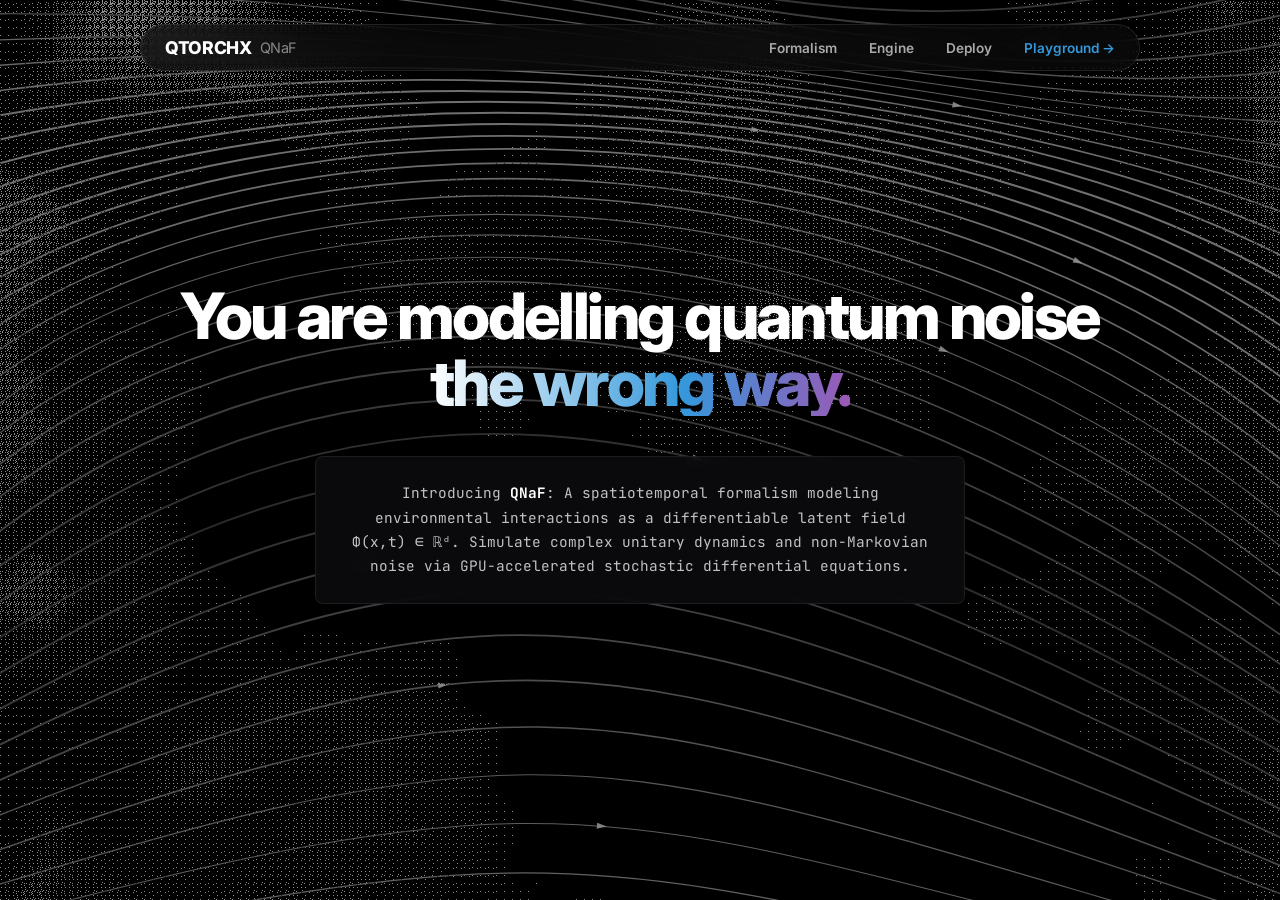
==== commit 28086dcc: "Add unified playground with Circuit Builder, Compare vs Aer, and VQE Demo" ====
--- a/test.html
+++ b/test.html
@@ -4,7 +4,7 @@
     <meta charset="UTF-8">
     <meta name="viewport" content="width=device-width, initial-scale=1.0">
     <title>QtorchX - The QNaF Engine</title>
-    <link href="https://fonts.googleapis.com/css2?family=Inter:wght@400;600;800&family=JetBrains+Mono:wght@400;700&family=Space+Grotesk:wght@500;600;700;800&display=swap" rel="stylesheet">
+    <link href="https://fonts.googleapis.com/css2?family=Inter:wght@400;600;800&family=JetBrains+Mono:wght@400;700&display=swap" rel="stylesheet">
     
     <style>
         *, *::before, *::after { box-sizing: border-box; }
@@ -28,23 +28,26 @@
             z-index: 1; pointer-events: none;
             mix-blend-mode: difference;
         }
- 
+        #bg-overlay {
+            position: fixed; inset: 0;
+            background: rgba(0, 0, 0, 0.45);
+            z-index: 2; pointer-events: none;
+        }
+
         /* ── NAVBAR ── */
         .nav-container {
             position: fixed; top: 24px; left: 50%; transform: translateX(-50%);
             z-index: 100; width: 90%; max-width: 1000px;
             display: flex; justify-content: space-between; align-items: center;
-            background: rgba(8,8,12,0.45);
-            backdrop-filter: blur(24px); -webkit-backdrop-filter: blur(24px);
-            border: 1px solid rgba(255,255,255,0.16);
-            box-shadow: 0 28px 80px rgba(0,0,0,0.28);
-            padding: 14px 28px; border-radius: 56px;
-        }
-        .brand { font-weight: 900; font-size: 1.2rem; letter-spacing: -0.05em; display: flex; align-items: center; gap: 10px; color: #f4f4f4; }
-        .brand span { font-weight: 500; color: #adb6c5; font-size: 0.92rem; }
-        .nav-links { display: flex; gap: 36px; }
-        .nav-links a { color: #d3d6e1; text-decoration: none; font-size: 0.92rem; font-weight: 700; letter-spacing: 0.08em; transition: color 0.2s ease, transform 0.2s ease; }
-        .nav-links a:hover { color: #ffffff; transform: translateY(-1px); }
+            background: rgba(10,10,12,0.6);
+            backdrop-filter: blur(12px); -webkit-backdrop-filter: blur(12px);
+            border: 1px solid rgba(255,255,255,0.1);
+            padding: 12px 24px; border-radius: 50px;
+        }
+        .brand { font-weight: 800; font-size: 1.1rem; letter-spacing: -0.02em; display: flex; align-items: center; gap: 8px; }
+        .brand span { font-weight: 400; color: #888; font-size: 0.9rem; }
+        .nav-links { display: flex; gap: 32px; }
+        .nav-links a { color: #aaa; text-decoration: none; font-size: 0.85rem; font-weight: 600; transition: color 0.2s; }
         .nav-links a:hover { color: #fff; }
  
         /* ── SNAP SCROLL ── */
@@ -74,11 +77,9 @@
  
         /* ── S1: HERO ── */
         .hero-title {
-            font-family: 'Space Grotesk', 'Inter', sans-serif;
-            font-size: clamp(2.8rem, 5vw, 6rem);
-            font-weight: 900; letter-spacing: -0.03em; line-height: 1.0;
+            font-size: clamp(2.5rem, 5vw, 5.5rem);
+            font-weight: 800; letter-spacing: -0.04em; line-height: 1.05;
             text-align: center; margin: 0; z-index: 2;
-            text-transform: none;
         }
         .inverse-text { color: #fff; mix-blend-mode: difference; }
         .gradient-text {
@@ -88,117 +89,16 @@
         }
         .hero-subtext {
             font-family: 'JetBrains Mono', monospace;
-            color: rgba(255,255,255,0.9);
-            max-width: 650px; width: min(100%, 650px);
-            text-align: center; margin: 2.5rem auto 0;
-            font-size: 0.95rem; line-height: 1.75; z-index: 2;
-            background: transparent;
-            border: 1px solid rgba(255,255,255,0.14);
-            padding: 24px 32px; border-radius: 16px;
+            color: rgba(255,255,255,0.75);
+            max-width: 650px; text-align: center; margin-top: 2.5rem;
+            font-size: 0.9rem; line-height: 1.7; z-index: 2;
+            background: rgba(12,12,15,0.85);
+            backdrop-filter: blur(8px); -webkit-backdrop-filter: blur(8px);
+            border: 1px solid rgba(255,255,255,0.08);
+            padding: 24px 32px; border-radius: 8px;
         }
         .hero-subtext strong { color: #fff; font-weight: 700; }
-
-        .hero-inner {
-            width: 100%;
-            max-width: 1100px;
-            padding: 0 24px;
-            display: flex;
-            flex-direction: column;
-            gap: 32px;
-            align-items: center;
-            justify-content: center;
-        }
-        .hero-meta {
-            display: grid;
-            grid-template-columns: repeat(2, minmax(0, 1fr));
-            gap: 18px;
-            margin-top: 2.8rem;
-        }
-        .command-card,
-        .download-card {
-            background: rgba(255,255,255,0.06);
-            border: 1px solid rgba(255,255,255,0.14);
-            border-radius: 22px;
-            padding: 24px;
-            min-height: 170px;
-            display: flex;
-            flex-direction: column;
-            justify-content: space-between;
-            transition: transform 0.25s ease, border-color 0.25s ease, background 0.25s ease;
-        }
-        .command-card:hover,
-        .download-card:hover {
-            transform: translateY(-2px);
-            border-color: rgba(255,255,255,0.22);
-            background: rgba(255,255,255,0.09);
-        }
-        .card-label {
-            font-family: 'JetBrains Mono', monospace;
-            font-size: 0.72rem;
-            letter-spacing: 0.18em;
-            text-transform: uppercase;
-            color: #d0d4dd;
-            margin-bottom: 16px;
-        }
-        .command-row {
-            display: flex;
-            align-items: center;
-            justify-content: space-between;
-            gap: 12px;
-            background: rgba(255,255,255,0.1);
-            border: 1px solid rgba(255,255,255,0.2);
-            border-radius: 16px;
-            padding: 18px;
-        }
-        .command-row code {
-            font-family: 'JetBrains Mono', monospace;
-            font-size: 1.05rem;
-            color: #ffffff;
-            word-break: break-word;
-        }
-        .copy-btn,
-        .download-btn {
-            border: none;
-            background: rgba(255,255,255,0.24);
-            color: #111;
-            font-family: 'JetBrains Mono', monospace;
-            font-size: 0.95rem;
-            font-weight: 800;
-            padding: 14px 20px;
-            border-radius: 999px;
-            cursor: pointer;
-            transition: background 0.2s ease, transform 0.2s ease;
-            text-decoration: none;
-            display: inline-flex;
-            align-items: center;
-            justify-content: center;
-        }
-        .copy-btn:hover,
-        .download-btn:hover {
-            background: rgba(255,255,255,0.32);
-            transform: translateY(-1px);
-        }
-        .download-title {
-            font-family: 'Space Grotesk', 'Inter', sans-serif;
-            font-size: 1.14rem;
-            font-weight: 800;
-            letter-spacing: -0.04em;
-            color: #ffffff;
-            margin: 0;
-        }
-        .download-note {
-            color: #d8dade;
-            font-size: 0.88rem;
-            line-height: 1.75;
-            margin-top: 14px;
-        }
-        .highlight-red { color: #e74c3c; }
-        @media (max-width: 860px) {
-            .hero-meta { grid-template-columns: 1fr; }
-            .command-row { flex-direction: column; align-items: stretch; }
-            .copy-btn { width: 100%; }
-        }
-
+ 
         /* ══════════════════════════════════════════
            S2 LAYOUT — the trick:
  
@@ -226,7 +126,7 @@
         .s2-kicker {
             font-family: 'JetBrains Mono', monospace;
             font-size: 0.67rem; letter-spacing: 0.18em;
-            text-transform: uppercase; color: #444;
+            text-transform: uppercase; color: #777;
             margin-bottom: 7px; text-align: center;
             flex-shrink: 0;
         }
@@ -243,12 +143,12 @@
         }
         .s2-sub {
             font-family: 'JetBrains Mono', monospace;
-            font-size: 0.73rem; color: #555;
+            font-size: 0.73rem; color: #999;
             max-width: 500px; line-height: 1.6;
             text-align: center; margin-bottom: 10px;
             flex-shrink: 0;
         }
-        .s2-sub strong { color: #888; }
+        .s2-sub strong { color: #ccc; }
  
         .s2-divider {
             width: 1px; height: 16px;
@@ -260,8 +160,7 @@
         /* Arena absorbs all remaining vertical space */
         .arena {
             display: grid;
-            grid-template-columns: 1.18fr 42px 1.18fr;
-            column-gap: 34px;
+            grid-template-columns: 1fr 42px 1fr;
             width: 100%;
             flex: 1;        /* grow to fill */
             min-height: 0;  /* shrink below content if needed */
@@ -270,16 +169,15 @@
  
         /* Cards fill arena height, clip internally */
         .card {
-            height: 100%;
-            border-radius: 16px;
-            padding: 26px 28px 24px;
+            border-radius: 14px;
+            padding: 18px 22px 16px;
             display: flex;
             flex-direction: column;
             position: relative;
             overflow: hidden;
             min-height: 0;
-            background: rgba(12,12,16,0.82);
-            transition: border-color 0.4s ease, background-color 0.3s ease, transform 0.3s ease;
+            background: rgba(10,10,13,0.75);
+            transition: border-color 0.4s ease;
         }
         .card::before {
             content: '';
@@ -292,21 +190,7 @@
         .card-qtorch { border: 1px solid rgba(52,152,219,0.15); }
         .card-qtorch::before { background: linear-gradient(90deg,transparent,rgba(52,152,219,0.55),transparent); }
         .card-qtorch:hover { border-color: rgba(52,152,219,0.45); }
-        .card:hover {
-            background: rgba(25,25,30,0.95);
-            transform: translateY(-2px);
-            border-color: rgba(255,255,255,0.18);
-        }
-        .card:hover .card-title,
-        .card:hover .card-title span {
-            color: #e6e6e6;
-            background: none;
-            -webkit-text-fill-color: initial;
-        }
-        .card:hover .card-desc { color: #e0e0e0; }
-        .card:hover .card-tag { color: #d1d1d1; }
-        .card:hover .vis-stage { border-color: rgba(255,255,255,0.16); }
-
+ 
         .card-tag {
             font-family: 'JetBrains Mono', monospace;
             font-size: 0.62rem; letter-spacing: 0.14em;
@@ -317,43 +201,39 @@
         .tag-blue { color: #3498db; }
  
         .card-title {
-            font-family: 'Space Grotesk', 'Inter', sans-serif;
-            font-size: 1.28rem; font-weight: 700;
-            letter-spacing: -0.04em; line-height: 1.05;
+            font-size: 1.2rem; font-weight: 700;
+            letter-spacing: -0.03em; line-height: 1.1;
             margin-bottom: 8px;
             flex-shrink: 0;
-            color: #dadada;
         }
         .title-red {
-            background: linear-gradient(110deg, #f1f1f1 0%, #c5c5c5 55%, #9a9a9a 100%);
+            background: linear-gradient(110deg, #fff 0%, #e74c3c 55%, #90160a 100%);
             -webkit-background-clip: text; -webkit-text-fill-color: transparent; display: block;
         }
         .title-blue {
-            background: linear-gradient(110deg, #f3f3f3 0%, #b8b8b8 55%, #8f8f8f 100%);
+            background: linear-gradient(110deg, #fff 0%, #3498db 55%, #9b59b6 100%);
             -webkit-background-clip: text; -webkit-text-fill-color: transparent; display: block;
         }
  
         /* Description: grows to push vis to bottom, clips rather than overflows card */
         .card-desc {
-            font-family: 'Space Grotesk', 'Inter', sans-serif;
-            font-size: 0.82rem; color: #c2c2c2; line-height: 1.7;
-            margin-bottom: 14px;
+            font-size: 0.79rem; color: #999; line-height: 1.65;
+            margin-bottom: 12px;
             flex: 1;
             min-height: 0;
             overflow: hidden;
         }
-        .card-desc strong { color: #999; font-weight: 600; }
+        .card-desc strong { color: #ccc; font-weight: 600; }
  
         /* Vis stage: always 108px, never grows */
         .vis-stage {
             position: relative;
-            width: 100%; height: 140px;
+            width: 100%; height: 108px;
             background: #050507;
-            border: 1px solid rgba(255,255,255,0.08);
-            border-radius: 12px;
+            border: 1px solid rgba(255,255,255,0.06);
+            border-radius: 8px;
             overflow: hidden;
             flex-shrink: 0;
-            transition: border-color 0.3s ease, transform 0.3s ease;
         }
  
         /* Gate viz */
@@ -431,15 +311,154 @@
         .stat-label {
             font-family: 'JetBrains Mono', monospace;
             font-size: 0.58rem; letter-spacing: 0.1em;
-            color: #363636; text-transform: uppercase;
+            color: #777; text-transform: uppercase;
         }
         .stat-value {
             font-size: 0.95rem; font-weight: 800; letter-spacing: -0.03em;
             background: linear-gradient(90deg,#fff 0%,#3498db 100%);
             -webkit-background-clip: text; -webkit-text-fill-color: transparent;
         }
-        .stat-note { font-size: 0.68rem; color: #424242; line-height: 1.45; }
- 
+        .stat-note { font-size: 0.68rem; color: #888; line-height: 1.45; }
+ 
+        /* ── S3 / S4 SHARED INNER ── */
+        .s3-inner, .s4-inner {
+            width: 100%; height: 100%; max-width: 1100px;
+            padding: 82px 32px 18px;
+            display: flex; flex-direction: column; align-items: center;
+            min-height: 0; z-index: 2;
+        }
+
+        /* ── S3: CHANNEL GRID ── */
+        .channel-grid {
+            display: grid; grid-template-columns: repeat(3,1fr);
+            gap: 8px; width: 100%; flex: 1; min-height: 0; align-items: stretch;
+        }
+        .ch-card {
+            border-radius: 12px; padding: 14px 16px;
+            display: flex; flex-direction: column;
+            position: relative; overflow: hidden; min-height: 0;
+            background: rgba(10,10,13,0.75); transition: border-color 0.35s;
+        }
+        .ch-card::before {
+            content: ''; position: absolute;
+            top: 0; left: 10%; right: 10%; height: 1px;
+        }
+        .ch-0 { border: 1px solid rgba(52,152,219,0.18); }
+        .ch-0::before { background: linear-gradient(90deg,transparent,rgba(52,152,219,0.5),transparent); }
+        .ch-0:hover { border-color: rgba(52,152,219,0.4); }
+        .ch-1 { border: 1px solid rgba(52,152,219,0.1); }
+        .ch-1::before { background: linear-gradient(90deg,transparent,rgba(52,152,219,0.25),transparent); }
+        .ch-1:hover { border-color: rgba(52,152,219,0.28); }
+        .ch-2 { border: 1px solid rgba(231,76,60,0.15); }
+        .ch-2::before { background: linear-gradient(90deg,transparent,rgba(231,76,60,0.4),transparent); }
+        .ch-2:hover { border-color: rgba(231,76,60,0.38); }
+        .ch-3 { border: 1px solid rgba(155,89,182,0.15); }
+        .ch-3::before { background: linear-gradient(90deg,transparent,rgba(155,89,182,0.4),transparent); }
+        .ch-3:hover { border-color: rgba(155,89,182,0.38); }
+        .ch-4 { border: 1px solid rgba(46,204,113,0.12); }
+        .ch-4::before { background: linear-gradient(90deg,transparent,rgba(46,204,113,0.35),transparent); }
+        .ch-4:hover { border-color: rgba(46,204,113,0.32); }
+        .ch-5 { border: 1px solid rgba(255,255,255,0.07); }
+        .ch-5::before { background: linear-gradient(90deg,transparent,rgba(255,255,255,0.15),transparent); }
+        .ch-5:hover { border-color: rgba(255,255,255,0.14); }
+
+        .ch-idx {
+            font-family: 'JetBrains Mono', monospace;
+            font-size: 0.58rem; letter-spacing: 0.1em;
+            text-transform: uppercase; margin-bottom: 4px; flex-shrink: 0;
+        }
+        .ch-name {
+            font-size: 1.0rem; font-weight: 700;
+            letter-spacing: -0.03em; line-height: 1.1;
+            margin-bottom: 5px; flex-shrink: 0;
+        }
+        .ch-eq {
+            font-family: 'JetBrains Mono', monospace;
+            font-size: 0.62rem; color: #777; margin-bottom: 6px; flex-shrink: 0;
+        }
+        .ch-desc {
+            font-size: 0.72rem; color: #999; line-height: 1.6;
+            flex: 1; min-height: 0; overflow: hidden;
+        }
+        .ch-desc strong { color: #ccc; }
+
+        /* ── S4: DEPLOY SPLIT ── */
+        .deploy-split {
+            display: grid; grid-template-columns: 1fr 1fr;
+            gap: 10px; width: 100%; flex: 1; min-height: 0;
+        }
+        .deploy-card {
+            border-radius: 14px; padding: 18px 22px 16px;
+            display: flex; flex-direction: column;
+            position: relative; overflow: hidden; min-height: 0;
+            background: rgba(10,10,13,0.75);
+        }
+        .deploy-card::before {
+            content: ''; position: absolute;
+            top: 0; left: 10%; right: 10%; height: 1px;
+        }
+        .deploy-card-code { border: 1px solid rgba(52,152,219,0.15); }
+        .deploy-card-code::before { background: linear-gradient(90deg,transparent,rgba(52,152,219,0.5),transparent); }
+        .deploy-card-bench { border: 1px solid rgba(155,89,182,0.15); }
+        .deploy-card-bench::before { background: linear-gradient(90deg,transparent,rgba(155,89,182,0.45),transparent); }
+
+        .code-pre {
+            flex: 1; min-height: 0; overflow-y: auto;
+            background: rgba(0,0,0,0.55);
+            border: 1px solid rgba(255,255,255,0.06);
+            border-radius: 8px; margin: 0;
+            font-family: 'JetBrains Mono', monospace;
+            font-size: 0.68rem; line-height: 1.85;
+            padding: 12px 16px; color: #aaa;
+            scrollbar-width: thin; scrollbar-color: #222 transparent;
+        }
+        .c-kw  { color: #e74c3c; }
+        .c-fn  { color: #3498db; }
+        .c-str { color: #2ecc71; }
+        .c-cmt { color: #666; font-style: italic; }
+        .c-num { color: #9b59b6; }
+
+        .bench-table {
+            flex: 1; min-height: 0; overflow: hidden;
+            display: flex; flex-direction: column; gap: 0;
+        }
+        .bench-header, .bench-row {
+            display: grid;
+            grid-template-columns: 1.4fr 0.9fr 0.9fr 0.9fr;
+            padding: 6px 2px; align-items: center;
+        }
+        .bench-header { border-bottom: 1px solid rgba(255,255,255,0.1); margin-bottom: 2px; }
+        .bench-header span {
+            font-family: 'JetBrains Mono', monospace;
+            font-size: 0.56rem; color: #777;
+            letter-spacing: 0.08em; text-transform: uppercase;
+        }
+        .bench-row { border-bottom: 1px solid rgba(255,255,255,0.04); }
+        .bench-row span { font-family: 'JetBrains Mono', monospace; font-size: 0.7rem; color: #888; }
+        .bench-row .bcircuit { color: #888; font-weight: 700; }
+        .bench-row .bpass { color: #2ecc71; }
+        .bench-row .bfail { color: #e74c3c; }
+        .bench-row .tvdpass { color: #3498db; }
+        .bench-row .tvdfail { color: #e74c3c; }
+        .bench-note {
+            font-family: 'JetBrains Mono', monospace;
+            font-size: 0.62rem; color: #666; margin-top: 6px; line-height: 1.6; flex-shrink: 0;
+        }
+        .bench-note strong { color: #999; }
+
+        .stat-card-cta {
+            background: rgba(52,152,219,0.06) !important;
+            border: 1px solid rgba(52,152,219,0.2) !important;
+            text-decoration: none; cursor: pointer;
+        }
+        .stat-card-cta:hover {
+            border-color: rgba(52,152,219,0.45) !important;
+            background: rgba(52,152,219,0.12) !important;
+        }
+        .stat-arrow {
+            font-size: 0.95rem; font-weight: 800; letter-spacing: -0.03em; color: #3498db;
+        }
+
         /* Keyframes */
         @keyframes spikeAnim {
             0%   { opacity:0; height:0; }
@@ -461,6 +480,7 @@
 
     <canvas id="smoke-canvas"></canvas>
     <canvas id="field-canvas"></canvas>
+    <div id="bg-overlay"></div>
 
     <div class="nav-container">
         <div class="brand">QTORCHX <span>QNaF</span></div>
@@ -468,6 +488,7 @@
             <a href="#formalism">Formalism</a>
             <a href="#engine">Engine</a>
             <a href="#deploy">Deploy</a>
+            <a href="playground.html" style="color:#3498db;">Playground →</a>
         </div>
     </div>
 
@@ -475,32 +496,13 @@
         
         <!-- ══ SECTION 1: HERO ══ -->
         <section class="section" id="hero">
-            <div class="hero-inner">
-                <div>
-                    <h1 class="hero-title">
-                        <span class="inverse-text">You are modelling quantum noise</span><br>
-                        <span class="gradient-text">the wrong way.</span>
-                    </h1>
-                    <p class="hero-subtext">
-                        Introducing <strong>QNaF</strong>: A spatiotemporal formalism modeling environmental interactions as a differentiable latent field Φ(x,t) ∈ ℝᵈ. Simulate complex unitary dynamics and non-Markovian noise via GPU-accelerated stochastic differential equations.
-                    </p>
-                    <div class="hero-meta">
-                        <div class="command-card">
-                            <p class="card-label">Install command</p>
-                            <div class="command-row">
-                                <code id="pip-command">pip install qtorchx</code>
-                                <button class="copy-btn" data-copy-text="pip install qtorchx">Copy</button>
-                            </div>
-                        </div>
-                        <div class="download-card">
-                            <p class="card-label">Download the brief</p>
-                            <p class="download-title">From Channels to <span class="highlight-red">Fields</span></p>
-                            <a class="download-btn" href="./From%20Channels%20to%20Fields%20-%20QNaF%20Formalism.pdf" download="QNaF-From-Channels-to-Fields.pdf">Download <span class="highlight-red">PDF</span></a>
-                            <p class="download-note">Minimal, modernist guide for moving from channels to fields.</p>
-                        </div>
-                    </div>
-                </div>
-            </div>
+            <h1 class="hero-title">
+                <span class="inverse-text">You are modelling quantum noise</span><br>
+                <span class="gradient-text">the wrong way.</span>
+            </h1>
+            <p class="hero-subtext">
+                Introducing <strong>QNaF</strong>: A spatiotemporal formalism modeling environmental interactions as a differentiable latent field Φ(x,t) ∈ ℝᵈ. Simulate complex unitary dynamics and non-Markovian noise via GPU-accelerated stochastic differential equations.
+            </p>
         </section>
 
         <!-- ══ SECTION 2: REIMAGINED ══ -->
@@ -583,30 +585,197 @@
             </div>
         </section>
 
-        <!-- ══ SECTIONS 3 & 4 ══ -->
-        <section class="section" id="engine"><h2 class="inverse-text">Section 3: The Engine</h2></section>
-        <section class="section" id="deploy"><h2 class="inverse-text">Section 4: Deploy</h2></section>
+        <!-- ══ SECTION 3: ENGINE ══ -->
+        <section class="section" id="engine">
+            <div class="s3-inner">
+
+                <p class="s2-kicker">The 6-Channel Architecture / Section 03</p>
+                <h2 class="s2-title">
+                    <span class="dim">The Φ-Field</span>
+                    <span style="background:linear-gradient(90deg,#3498db,#9b59b6);-webkit-background-clip:text;-webkit-text-fill-color:transparent;display:inline-block;"> Manifold.</span>
+                </h2>
+                <p class="s2-sub">
+                    QNaF decomposes decoherence into <strong>six coupled latent channels</strong>, each modeling a distinct physical interaction with the bath.
+                </p>
+
+                <div class="s2-divider"></div>
+
+                <div class="channel-grid">
+
+                    <div class="ch-card ch-0">
+                        <p class="ch-idx tag-blue">Φ₁ — Memory</p>
+                        <h3 class="ch-name"><span style="background:linear-gradient(110deg,#fff 0%,#3498db 80%);-webkit-background-clip:text;-webkit-text-fill-color:transparent;">Bath<br>Memory</span></h3>
+                        <p class="ch-eq">M_i(t) = μ · Φᵢ(t−1)</p>
+                        <p class="ch-desc">Encodes <strong>non-Markovian persistence</strong>. The bath retains a decaying memory of past interactions, coupling each timestep to its own history.</p>
+                    </div>
+
+                    <div class="ch-card ch-1">
+                        <p class="ch-idx tag-blue">Φ₂ — Diffusion</p>
+                        <h3 class="ch-name"><span style="background:linear-gradient(110deg,#fff 0%,#3498db 80%);-webkit-background-clip:text;-webkit-text-fill-color:transparent;">Spatial<br>Diffusion</span></h3>
+                        <p class="ch-eq">β Σⱼ K(i,j) Φⱼ(t)</p>
+                        <p class="ch-desc">Propagates field values across the <strong>circuit topology graph</strong>. Crosstalk between neighboring qubits flows through the Laplacian kernel K(i,j).</p>
+                    </div>
+
+                    <div class="ch-card ch-2">
+                        <p class="ch-idx tag-red">Φ₃ — Disturbance</p>
+                        <h3 class="ch-name"><span style="background:linear-gradient(110deg,#fff 0%,#e74c3c 80%);-webkit-background-clip:text;-webkit-text-fill-color:transparent;">Gate<br>Bursts</span></h3>
+                        <p class="ch-eq">G_i(t) = γ · burst(gate)</p>
+                        <p class="ch-desc">Two-qubit gates inject <strong>burst perturbations</strong> scaled by entanglement cost: CNOT 2.5, SWAP 3.0, Toffoli 8.0. Single-qubit gates: 0.05–0.6.</p>
+                    </div>
+
+                    <div class="ch-card ch-3">
+                        <p class="ch-idx" style="color:#9b59b6;font-family:'JetBrains Mono',monospace;font-size:0.58rem;letter-spacing:0.1em;text-transform:uppercase;margin-bottom:4px;">Φ₄ — Equilibrium</p>
+                        <h3 class="ch-name"><span style="background:linear-gradient(110deg,#fff 0%,#9b59b6 80%);-webkit-background-clip:text;-webkit-text-fill-color:transparent;">Thermal<br>Bleed</span></h3>
+                        <p class="ch-eq">λ · (Φᵢ(eq) − Φᵢ(t))</p>
+                        <p class="ch-desc">Field channels decay toward a <strong>thermal equilibrium Φ(eq)</strong> set by hardware temperature, preventing unbounded field accumulation over long circuits.</p>
+                    </div>
+
+                    <div class="ch-card ch-4">
+                        <p class="ch-idx" style="color:#2ecc71;font-family:'JetBrains Mono',monospace;font-size:0.58rem;letter-spacing:0.1em;text-transform:uppercase;margin-bottom:4px;">Φ₅ — Saturation</p>
+                        <h3 class="ch-name"><span style="background:linear-gradient(110deg,#fff 0%,#2ecc71 80%);-webkit-background-clip:text;-webkit-text-fill-color:transparent;">Nonlinear<br>Saturation</span></h3>
+                        <p class="ch-eq">H(Φ) = ρ · tanh(Φ)</p>
+                        <p class="ch-desc">The <strong>tanh nonlinearity</strong> bounds field energy, preventing unphysical divergence. ρ controls the saturation threshold independently per channel.</p>
+                    </div>
+
+                    <div class="ch-card ch-5">
+                        <p class="ch-idx" style="color:#555;font-family:'JetBrains Mono',monospace;font-size:0.58rem;letter-spacing:0.1em;text-transform:uppercase;margin-bottom:4px;">Φ₆ — Stochastic</p>
+                        <h3 class="ch-name"><span style="background:linear-gradient(110deg,#fff 0%,#888 80%);-webkit-background-clip:text;-webkit-text-fill-color:transparent;">Stochastic<br>Kicks</span></h3>
+                        <p class="ch-eq">σᵢ(t) · ηᵢ(t) ~ 𝒩(0,1)</p>
+                        <p class="ch-desc">White-noise injections model <strong>quantum vacuum fluctuations</strong>. σᵢ is calibrated per-qubit from hardware noise characterization data.</p>
+                    </div>
+
+                </div><!-- /channel-grid -->
+
+                <div class="stat-row">
+                    <div class="stat-card">
+                        <p class="stat-label">Field Dimension</p>
+                        <p class="stat-value">ℝ⁶ per qubit</p>
+                        <p class="stat-note">6-channel latent vector at each node of the circuit spacetime graph.</p>
+                    </div>
+                    <div class="stat-card">
+                        <p class="stat-label">Update Rule</p>
+                        <p class="stat-value">tanh-gated SDE</p>
+                        <p class="stat-note">Φᵢ(t+1) = tanh[(α−λ)Φ + λΦ(eq) + βΣK + γG + μM + ρH + ση]</p>
+                    </div>
+                    <div class="stat-card">
+                        <p class="stat-label">Decoherence Map</p>
+                        <p class="stat-value">DPM: ℝ⁶→ℝ⁴</p>
+                        <p class="stat-note">W ∈ ℝ^{4×6} projects field to Pauli error probs via softmax(WΦ+b).</p>
+                    </div>
+                </div>
+
+            </div>
+        </section>
+
+        <!-- ══ SECTION 4: DEPLOY ══ -->
+        <section class="section" id="deploy">
+            <div class="s4-inner">
+
+                <p class="s2-kicker">Benchmarks & Integration / Section 04</p>
+                <h2 class="s2-title">
+                    <span class="dim">From Field to</span>
+                    <span style="background:linear-gradient(90deg,#9b59b6,#3498db);-webkit-background-clip:text;-webkit-text-fill-color:transparent;display:inline-block;"> Circuit.</span>
+                </h2>
+                <p class="s2-sub">
+                    Drop-in PyTorch API. Validated against <strong>Qiskit Aer</strong> on Bell, GHZ, and QFT benchmarks.
+                </p>
+
+                <div class="s2-divider"></div>
+
+                <div class="deploy-split">
+
+                    <!-- LEFT: Code -->
+                    <div class="deploy-card deploy-card-code">
+                        <p class="card-tag tag-blue" style="flex-shrink:0;margin-bottom:8px;">Python API</p>
+                        <pre class="code-pre"><span class="c-kw">from</span> qtorchx <span class="c-kw">import</span> QNaFSimulator
+<span class="c-kw">from</span> qtorchx.gates <span class="c-kw">import</span> GateLibrary
+
+<span class="c-cmt"># Initialise 4-qubit engine</span>
+sim = <span class="c-fn">QNaFSimulator</span>(
+    n_qubits=<span class="c-num">4</span>,
+    phi_dim=<span class="c-num">6</span>,        <span class="c-cmt"># Φ ∈ ℝ⁶</span>
+    noise=<span class="c-str">True</span>,
+    device=<span class="c-str">"cuda"</span>   <span class="c-cmt"># GPU-accelerated</span>
+)
+
+<span class="c-cmt"># Build Bell circuit</span>
+sim.<span class="c-fn">apply</span>(<span class="c-str">"H"</span>, qubit=<span class="c-num">0</span>)
+sim.<span class="c-fn">apply</span>(<span class="c-str">"CNOT"</span>, control=<span class="c-num">0</span>, target=<span class="c-num">1</span>)
+
+<span class="c-cmt"># Run — returns noisy statevector</span>
+result = sim.<span class="c-fn">run</span>(shots=<span class="c-num">8192</span>)
+
+<span class="c-cmt"># Inspect Φ-field state</span>
+phi = sim.<span class="c-fn">get_phi_state</span>()
+<span class="c-cmt"># phi.shape → [n_qubits, phi_dim]</span>
+
+err = sim.<span class="c-fn">get_pauli_errors</span>()
+<span class="c-cmt"># {'Z': 0.65, 'X': 0.22, 'Y': 0.13}</span></pre>
+                    </div>
+
+                    <!-- RIGHT: Benchmarks -->
+                    <div class="deploy-card deploy-card-bench">
+                        <p class="card-tag" style="color:#9b59b6;flex-shrink:0;margin-bottom:8px;font-family:'JetBrains Mono',monospace;font-size:0.62rem;letter-spacing:0.14em;text-transform:uppercase;">Benchmark Results vs Qiskit Aer</p>
+                        <div class="bench-table">
+                            <div class="bench-header">
+                                <span>Circuit</span>
+                                <span>F(QNaF)</span>
+                                <span>F(Aer)</span>
+                                <span>TVD</span>
+                            </div>
+                            <div class="bench-row">
+                                <span class="bcircuit">Bell (2Q)</span>
+                                <span class="bpass">0.9980</span>
+                                <span>0.9941</span>
+                                <span class="tvdpass">0.0095 ✓</span>
+                            </div>
+                            <div class="bench-row">
+                                <span class="bcircuit">GHZ (3Q)</span>
+                                <span class="bpass">0.9974</span>
+                                <span>0.9867</span>
+                                <span class="tvdpass">0.0214 ✓</span>
+                            </div>
+                            <div class="bench-row">
+                                <span class="bcircuit">3Q-QFT</span>
+                                <span class="bpass">0.9999</span>
+                                <span>0.9997</span>
+                                <span class="tvdpass">0.0272 ✓</span>
+                            </div>
+                            <div class="bench-row">
+                                <span class="bcircuit">Deep Rand</span>
+                                <span class="bfail">0.8917</span>
+                                <span>0.9952</span>
+                                <span class="tvdfail">0.2684 ✗</span>
+                            </div>
+                            <p class="bench-note">TVD threshold: <strong>0.03</strong>. Deep Random requires per-device calibration of σᵢ noise weights.</p>
+                        </div>
+                    </div>
+
+                </div><!-- /deploy-split -->
+
+                <div class="stat-row">
+                    <div class="stat-card">
+                        <p class="stat-label">Bell Fidelity</p>
+                        <p class="stat-value">99.80%</p>
+                        <p class="stat-note">+0.39pp over Aer baseline. Non-Markovian correlation captured in Φ₁ memory channel.</p>
+                    </div>
+                    <div class="stat-card">
+                        <p class="stat-label">Pauli Hierarchy</p>
+                        <p class="stat-value">Z ≈ 65%</p>
+                        <p class="stat-note">DPM output: Z:65% / X:22% / Y:13% — matches hardware characterization data.</p>
+                    </div>
+                    <a href="playground.html" class="stat-card stat-card-cta">
+                        <p class="stat-label">Interactive Playground</p>
+                        <p class="stat-arrow">Launch Engine →</p>
+                        <p class="stat-note">Build circuits, enable QNaF noise, inspect the live Φ-field.</p>
+                    </a>
+                </div>
+
+            </div>
+        </section>
 
     </div><!-- /snap-container -->
 
-    <script>
-        document.addEventListener('DOMContentLoaded', () => {
-            const copyBtn = document.querySelector('.copy-btn');
-            if (!copyBtn) return;
-            const defaultLabel = copyBtn.textContent;
-            copyBtn.addEventListener('click', async () => {
-                const text = copyBtn.dataset.copyText || document.getElementById('pip-command')?.textContent.trim();
-                if (!text) return;
-                try {
-                    await navigator.clipboard.writeText(text);
-                    copyBtn.textContent = 'Copied';
-                } catch (err) {
-                    copyBtn.textContent = 'Copy failed';
-                }
-                setTimeout(() => { copyBtn.textContent = defaultLabel; }, 1400);
-            });
-        });
-    </script>
 
     <!-- WebGL shader source -->
     <script type="x-shader/x-fragment" id="fs">
